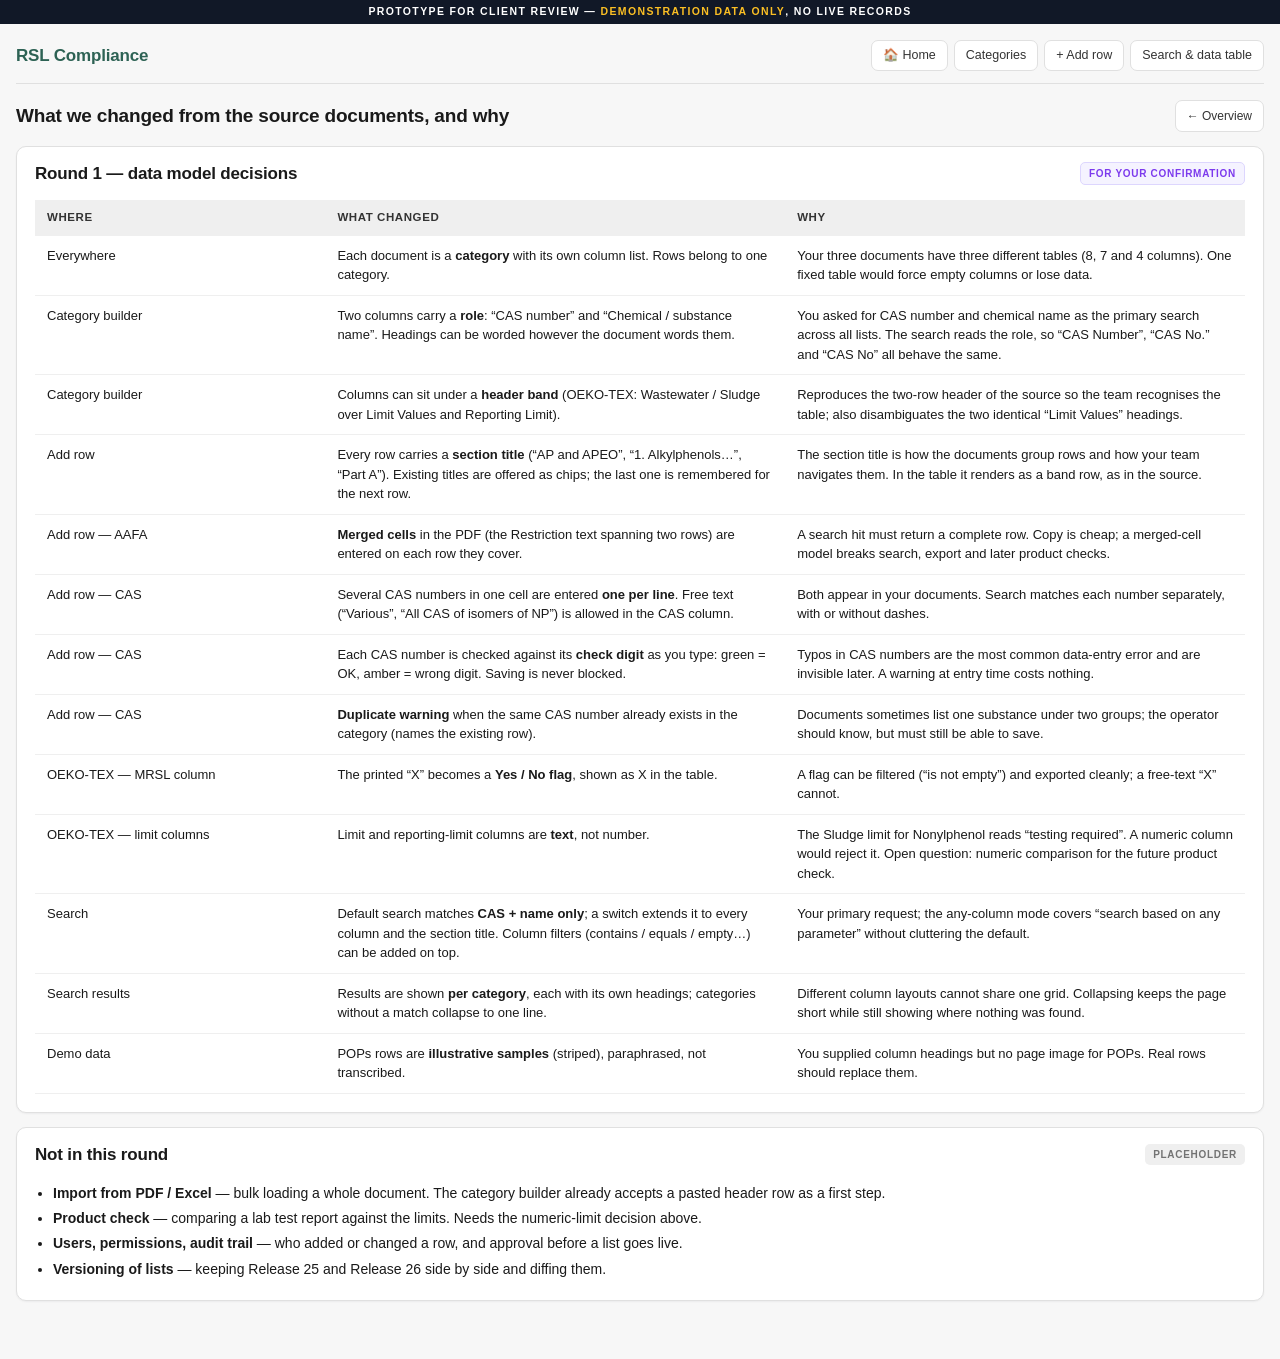
==== prototype/change-notes.html @ adc6ca69 "Initial commit" ====
<!doctype html>
<html lang="en">
<head>
<meta charset="utf-8"><meta name="viewport" content="width=device-width, initial-scale=1">
<title>What we changed &amp; why — RSL Compliance Prototype</title>
<link rel="stylesheet" href="assets/css/theme.css">
<link rel="stylesheet" href="assets/css/print.css">
<link rel="stylesheet" href="assets/css/rsl.css">
</head>
<body>
<div class="proto-ribbon">Prototype for client review — <b>demonstration data only</b>, no live records</div>

<div class="page"><div class="wrap">
  <div class="pagebar">
    <h1>What we changed from the source documents, and why</h1>
    <span class="spacer"></span>
    <a class="btn sm" href="index.html">&larr; Overview</a>
  </div>

  <section class="card">
    <div class="ch"><h2>Round 1 — data model decisions</h2><span class="tag draft">For your confirmation</span></div>
    <div class="cb">
      <table class="notes">
        <thead><tr><th style="width:24%">Where</th><th style="width:38%">What changed</th><th>Why</th></tr></thead>
        <tbody>
          <tr><td>Everywhere</td><td>Each document is a <b>category</b> with its own column list. Rows belong to one category.</td><td>Your three documents have three different tables (8, 7 and 4 columns). One fixed table would force empty columns or lose data.</td></tr>
          <tr><td>Category builder</td><td>Two columns carry a <b>role</b>: “CAS number” and “Chemical / substance name”. Headings can be worded however the document words them.</td><td>You asked for CAS number and chemical name as the primary search across all lists. The search reads the role, so “CAS Number”, “CAS No.” and “CAS No” all behave the same.</td></tr>
          <tr><td>Category builder</td><td>Columns can sit under a <b>header band</b> (OEKO-TEX: Wastewater / Sludge over Limit Values and Reporting Limit).</td><td>Reproduces the two-row header of the source so the team recognises the table; also disambiguates the two identical “Limit Values” headings.</td></tr>
          <tr><td>Add row</td><td>Every row carries a <b>section title</b> (“AP and APEO”, “1. Alkylphenols…”, “Part A”). Existing titles are offered as chips; the last one is remembered for the next row.</td><td>The section title is how the documents group rows and how your team navigates them. In the table it renders as a band row, as in the source.</td></tr>
          <tr><td>Add row — AAFA</td><td><b>Merged cells</b> in the PDF (the Restriction text spanning two rows) are entered on each row they cover.</td><td>A search hit must return a complete row. Copy is cheap; a merged-cell model breaks search, export and later product checks.</td></tr>
          <tr><td>Add row — CAS</td><td>Several CAS numbers in one cell are entered <b>one per line</b>. Free text (“Various”, “All CAS of isomers of NP”) is allowed in the CAS column.</td><td>Both appear in your documents. Search matches each number separately, with or without dashes.</td></tr>
          <tr><td>Add row — CAS</td><td>Each CAS number is checked against its <b>check digit</b> as you type: green = OK, amber = wrong digit. Saving is never blocked.</td><td>Typos in CAS numbers are the most common data-entry error and are invisible later. A warning at entry time costs nothing.</td></tr>
          <tr><td>Add row — CAS</td><td><b>Duplicate warning</b> when the same CAS number already exists in the category (names the existing row).</td><td>Documents sometimes list one substance under two groups; the operator should know, but must still be able to save.</td></tr>
          <tr><td>OEKO-TEX — MRSL column</td><td>The printed “X” becomes a <b>Yes / No flag</b>, shown as X in the table.</td><td>A flag can be filtered (“is not empty”) and exported cleanly; a free-text “X” cannot.</td></tr>
          <tr><td>OEKO-TEX — limit columns</td><td>Limit and reporting-limit columns are <b>text</b>, not number.</td><td>The Sludge limit for Nonylphenol reads “testing required”. A numeric column would reject it. Open question: numeric comparison for the future product check.</td></tr>
          <tr><td>Search</td><td>Default search matches <b>CAS + name only</b>; a switch extends it to every column and the section title. Column filters (contains / equals / empty…) can be added on top.</td><td>Your primary request; the any-column mode covers “search based on any parameter” without cluttering the default.</td></tr>
          <tr><td>Search results</td><td>Results are shown <b>per category</b>, each with its own headings; categories without a match collapse to one line.</td><td>Different column layouts cannot share one grid. Collapsing keeps the page short while still showing where nothing was found.</td></tr>
          <tr><td>Demo data</td><td>POPs rows are <b>illustrative samples</b> (striped), paraphrased, not transcribed.</td><td>You supplied column headings but no page image for POPs. Real rows should replace them.</td></tr>
        </tbody>
      </table>
    </div>
  </section>

  <section class="card">
    <div class="ch"><h2>Not in this round</h2><span class="tag">Placeholder</span></div>
    <div class="cb">
      <ul style="margin:0;padding-left:18px;line-height:1.8">
        <li><b>Import from PDF / Excel</b> — bulk loading a whole document. The category builder already accepts a pasted header row as a first step.</li>
        <li><b>Product check</b> — comparing a lab test report against the limits. Needs the numeric-limit decision above.</li>
        <li><b>Users, permissions, audit trail</b> — who added or changed a row, and approval before a list goes live.</li>
        <li><b>Versioning of lists</b> — keeping Release 25 and Release 26 side by side and diffing them.</li>
      </ul>
    </div>
  </section>
</div></div>

<script src="assets/js/config.js"></script>
<script src="assets/js/demo-data.js"></script>
<script src="assets/js/core.js"></script>
<script src="assets/js/rsl-common.js"></script>
<script>RSL.shell({ active: 'RSL' });</script>
</body>
</html>
---- prototype/assets/css/theme.css ----
/* ==========================================================================
   PROTOTYPE KIT — Design System
   --------------------------------------------------------------------------
   Matched to the product shell: dark-green app bar, module icon rail,
   flat white cards on a single scrolling page. No framework, no build step.

   Sections:
     1. Tokens              :root custom properties  (brand = --primary-500)
     2. Shell               .proto-ribbon .side .appbar .page .wrap
     3. Cards               .card .pcard .callout .sub .kv
     4. Fields              .field .grid2/3/4 .pills .chipset .suffix-input
     5. Data grids          .grid-wrap table.dgrid .mcell .nt-btn
     6. Section toggle      .sec-toggle .sec-menu .sec-item
     7. Validation          .vsummary .err-msg .has-error
     8. Journey / episode   .jsteps .jstep .epi-timeline .estep
     9. Clinical extras     .precaution-banner .milestone .bodychart .sev
    10. ERP KIT (appended)  .ltable .filterbar .pager .tabs .kpi .empty-state
                            .drawer .stepper .voucher-foot

   Sections 1-8 and 10 are domain-neutral — use them for ANY module.
   Section 9 only matters for clinical forms; harmless if unused.
   Do not edit tokens per prototype. Change the theme once, here.
   ========================================================================== */

:root{
  /* Brand — lifted verbatim from the product style sheet.
     Change these four and the whole prototype re-skins. */
  --brand:#2d6254;      /* --primary-500 */
  --brand-dk:#1a3e36;   /* --primary-700 — app bar hover, print rules */
  --brand-lt:#eaf2ef;   /* --primary-50  — tinted chips, section numbers */
  --brand-mid:#4a9888;  /* --primary-400 — focus ring, outlined buttons */

  /* Surface / ink — product surface scale */
  --ink:#1a1a1a; --ink-2:#333333; --muted:#737373; --muted-2:#999999;
  --line:#e0e0e0; --line-2:#efefef; --bg:#f7f7f7; --card:#ffffff; --field-bg:#fafafa;

  /* Status colours — same semantics as PrimeNG severities */
  --blue:#2563eb; --blue-bg:#eff6ff; --blue-line:#bfdbfe;
  --purple:#7c3aed; --purple-bg:#f5f3ff; --purple-line:#ddd6fe;
  --red:#dc2626; --red-bg:#fef2f2; --red-line:#fecaca;
  --amber:#d97706; --amber-bg:#fffbeb; --amber-line:#fde68a;
  --green:#059669; --green-bg:#ecfdf5; --green-line:#a7f3d0;

  --radius:10px; --radius-sm:7px;
  --shadow:0 1px 2px rgba(16,24,40,.05);
  --shadow-md:0 4px 14px rgba(16,24,40,.09);
  --shadow-lg:0 16px 48px rgba(16,24,40,.18);
  /* The app ships MDFont; a prototype must not, so fall back to the same
     metrics the client sees on Windows. */
  --font:"Segoe UI",-apple-system,BlinkMacSystemFont,Roboto,Helvetica,Arial,sans-serif;
  --side-w:48px; --bar-h:52px;
}

*{box-sizing:border-box}
html,body{margin:0;padding:0}
body{font-family:var(--font);color:var(--ink);background:var(--bg);font-size:14px;line-height:1.5;-webkit-font-smoothing:antialiased}
a{color:var(--brand);text-decoration:none}
h1,h2,h3,h4,h5{margin:0;font-weight:600;letter-spacing:-.01em}

/* ---------- Prototype ribbon ------------------------------------------------ */
.proto-ribbon{
  position:fixed;top:0;left:0;right:0;z-index:80;
  background:#111827;color:#fff;font-size:10.5px;letter-spacing:.13em;text-transform:uppercase;
  text-align:center;padding:4px 10px;font-weight:600;
}
.proto-ribbon b{color:#fbbf24}

/* ---------- Module icon rail ------------------------------------------------- */
.side{
  position:fixed;top:22px;left:0;bottom:0;width:var(--side-w);background:var(--card);
  border-right:1px solid var(--line);z-index:70;display:flex;flex-direction:column;
  align-items:center;padding:8px 0;gap:2px;overflow-y:auto;overflow-x:hidden;
}
.side::-webkit-scrollbar{width:0}
.side a{
  width:38px;min-height:38px;border-radius:8px;display:flex;flex-direction:column;
  align-items:center;justify-content:center;gap:1px;color:var(--muted);flex:none;
  font-size:8.5px;font-weight:700;letter-spacing:.02em;text-align:center;padding:3px 0;
}
.side a .ico{font-size:15px;line-height:1}
.side a:hover{background:var(--line-2);color:var(--ink-2)}
.side a.on{background:var(--brand-lt);color:var(--brand)}
.side a.on .ico{filter:none}
.side .sep{width:24px;height:1px;background:var(--line);margin:5px 0;flex:none}

/* ---------- App bar ----------------------------------------------------------- */
.appbar{
  position:fixed;top:22px;left:var(--side-w);right:0;height:var(--bar-h);z-index:60;
  background:var(--brand);color:#fff;display:flex;align-items:center;gap:14px;padding:0 16px;
}
.appbar .brand{font-size:16px;font-weight:600;letter-spacing:.01em}
.appbar .spacer{flex:1}
.appbar .goto{
  background:rgba(255,255,255,.13);border:1px solid rgba(255,255,255,.16);border-radius:7px;
  padding:5px 9px;font-size:12.5px;color:#dbeae5;display:flex;align-items:center;gap:8px;cursor:pointer;
}
.appbar .goto kbd{background:rgba(255,255,255,.9);color:var(--brand-dk);border-radius:4px;padding:1px 5px;font-size:10.5px;font-family:inherit;font-weight:700}
.appbar .company{
  position:relative;border:1px solid rgba(255,255,255,.35);border-radius:7px;padding:7px 30px 7px 11px;
  font-size:13px;font-weight:600;min-width:190px;cursor:pointer;
}
.appbar .company:after{content:"⌄";position:absolute;right:11px;top:2px;font-size:15px;opacity:.85}
.appbar .company i{
  position:absolute;top:-8px;left:9px;background:var(--brand);padding:0 5px;
  font-size:10px;font-style:normal;font-weight:400;color:#c7ded6;
}
.appbar .usr{font-size:13.5px;font-weight:500}
.appbar .icobtn{font-size:16px;opacity:.9;cursor:pointer}
.appbar .lnk{color:#cfe6de;font-size:12.5px;border:1px solid rgba(255,255,255,.28);border-radius:7px;padding:5px 11px;font-weight:500}
.appbar .lnk:hover{background:rgba(255,255,255,.12);color:#fff}
.appbar .lnk.solid{background:#fff;color:var(--brand);border-color:#fff;font-weight:600}

/* ---------- Page shell --------------------------------------------------------- */
.page{margin:calc(22px + var(--bar-h)) 0 0 var(--side-w);padding:14px 16px 44px}
.wrap{max-width:1320px;margin:0 auto}

/* ---------- Card --------------------------------------------------------------- */
.card{
  background:var(--card);border:1px solid var(--line);border-radius:var(--radius);
  box-shadow:var(--shadow);margin-bottom:14px;overflow:hidden;
}
.card > .ch{
  display:flex;align-items:center;gap:11px;padding:14px 18px 0;
}
.card > .ch h2{font-size:17px;font-weight:600;color:var(--ink);display:flex;align-items:center;gap:9px}
.card > .ch .num{
  min-width:23px;height:23px;padding:0 5px;border-radius:6px;background:var(--brand-lt);color:var(--brand);
  display:grid;place-items:center;font-size:11px;font-weight:700;flex:none;
}
.card > .ch .tag{
  margin-left:auto;font-size:10px;font-weight:700;letter-spacing:.07em;text-transform:uppercase;
  border-radius:5px;padding:3px 8px;background:var(--line-2);color:var(--muted);white-space:nowrap;
}
.card > .ch .tag.draft{background:var(--purple-bg);color:var(--purple);border:1px solid var(--purple-line)}
.card > .ch .tag.src{background:var(--brand-lt);color:var(--brand)}
.card > .cb{padding:14px 18px 18px}
.card.hidden{display:none}

.sub{
  font-size:12px;font-weight:700;color:var(--muted);text-transform:uppercase;letter-spacing:.07em;
  margin:22px 0 11px;padding-bottom:7px;border-bottom:1px solid var(--line-2);
}
.sub:first-child{margin-top:0}

/* ---------- Patient header card --------------------------------------------------- */
.pcard{background:var(--card);border:1px solid var(--line);border-radius:var(--radius);box-shadow:var(--shadow);margin-bottom:14px;padding:14px 18px}
.prow1{display:flex;align-items:center;gap:9px;flex-wrap:wrap}
.pname{font-size:19px;font-weight:700;color:var(--ink)}
.badge{font-size:11px;font-weight:700;border-radius:5px;padding:3px 8px;white-space:nowrap}
.badge.mr{background:var(--blue);color:#fff}
.badge.trg{background:var(--green);color:#fff}
.pmeta{margin-left:auto;text-align:right;font-size:12px;color:var(--muted);line-height:1.65}
.pmeta b{color:var(--ink-2);font-weight:600}
.prow2{display:flex;align-items:center;gap:8px;flex-wrap:wrap;margin-top:10px}
.pchip{
  display:inline-flex;align-items:center;gap:6px;border:1px solid var(--line);border-radius:20px;
  padding:4px 12px;font-size:12.5px;color:var(--ink-2);background:var(--card);white-space:nowrap;
}
.pchip .ic{opacity:.7}
.prow3{display:flex;align-items:center;gap:8px;flex-wrap:wrap;margin-top:12px;padding-top:12px;border-top:1px solid var(--line-2)}
.prow3 .spacer{flex:1}

/* ---------- Precaution banner --------------------------------------------------- */
.precaution-banner{
  background:var(--red-bg);border:1px solid var(--red-line);border-left:4px solid var(--red);
  border-radius:var(--radius);padding:9px 14px;margin-bottom:14px;
  display:flex;align-items:center;gap:11px;flex-wrap:wrap;
}
.precaution-banner .pb-label{font-weight:700;color:var(--red);font-size:11.5px;letter-spacing:.06em;text-transform:uppercase;display:flex;align-items:center;gap:6px}
.precaution-banner .pb-items{display:flex;gap:7px;flex-wrap:wrap}
.pb-chip{background:#fff;border:1px solid var(--red-line);color:var(--red);border-radius:6px;padding:3px 10px;font-size:12px;font-weight:600}
.pb-chip small{font-weight:400;color:var(--ink-2);display:block;font-size:11px}
.precaution-banner.empty{display:none}
.precaution-banner.sticky{position:sticky;top:calc(22px + var(--bar-h) + 6px);z-index:30;box-shadow:var(--shadow-md)}

/* ---------- Page title bar ------------------------------------------------------- */
.pagebar{display:flex;align-items:center;gap:10px;flex-wrap:wrap;margin:2px 0 14px}
.pagebar h1{font-size:19px;font-weight:600}
.pagebar .spacer{flex:1}
@media(max-width:760px){.pagebar h1{width:100%}.pagebar .hint{display:none}}

/* jump highlight */
section.card.flash{box-shadow:0 0 0 2px var(--brand-mid),var(--shadow-md);transition:box-shadow .2s}

/* ---------- Toggle Sections dropdown ---------------------------------------------- */
.sec-toggle{position:relative}
.sec-toggle > .tbtn{
  border:1px solid var(--line);background:var(--card);border-radius:var(--radius-sm);
  padding:7px 30px 7px 13px;font-size:13px;font-family:inherit;color:var(--ink-2);cursor:pointer;position:relative;font-weight:500;
}
.sec-toggle > .tbtn:after{content:"⌄";position:absolute;right:11px;top:1px;font-size:15px;color:var(--muted)}
.sec-toggle > .tbtn:hover{border-color:var(--muted-2)}
.sec-menu{
  display:none;position:absolute;right:0;top:calc(100% + 5px);z-index:45;width:320px;max-height:64vh;overflow:auto;
  background:var(--card);border:1px solid var(--line);border-radius:var(--radius);box-shadow:var(--shadow-lg);padding:6px;
}
.sec-toggle.open .sec-menu{display:block}
.sec-menu .mhead{
  display:flex;align-items:center;gap:8px;padding:7px 9px 8px;font-size:10.5px;text-transform:uppercase;
  letter-spacing:.09em;color:var(--muted);font-weight:700;border-bottom:1px solid var(--line-2);margin-bottom:4px;
}
.sec-menu .mhead a{margin-left:auto;font-size:11px;letter-spacing:0;text-transform:none;font-weight:600;cursor:pointer}
.sec-item{display:flex;align-items:center;gap:9px;padding:6px 9px;border-radius:var(--radius-sm);font-size:13px;color:var(--ink-2)}
.sec-item:hover{background:var(--line-2)}
.sec-item input{accent-color:var(--brand);width:15px;height:15px;flex:none;cursor:pointer}
.sec-item .jump{flex:1;cursor:pointer;display:flex;align-items:center;gap:9px;min-width:0}
.sec-item .n{
  width:21px;height:21px;border-radius:5px;background:var(--line-2);color:var(--muted);
  display:grid;place-items:center;font-size:10.5px;font-weight:700;flex:none;
}
.sec-item .t{flex:1;white-space:nowrap;overflow:hidden;text-overflow:ellipsis}
.sec-item.state-partial .n{background:var(--amber-bg);color:var(--amber)}
.sec-item.state-complete .n{background:var(--green-bg);color:var(--green)}
.sec-item.state-error .n{background:var(--red);color:#fff}
.sec-item.is-off .t{color:var(--muted-2)}
.sec-item.is-draft .t:after{
  content:"DRAFT";font-size:8.5px;background:var(--purple-bg);color:var(--purple);border:1px solid var(--purple-line);
  border-radius:4px;padding:1px 4px;margin-left:6px;font-weight:700;letter-spacing:.05em;vertical-align:1px;
}

/* ---------- Form fields ------------------------------------------------------------ */
.grid2{display:grid;grid-template-columns:repeat(2,minmax(0,1fr));gap:14px 18px}
.grid3{display:grid;grid-template-columns:repeat(3,minmax(0,1fr));gap:14px 18px}
.grid4{display:grid;grid-template-columns:repeat(4,minmax(0,1fr));gap:14px 18px}
@media(max-width:1080px){.grid3,.grid4{grid-template-columns:repeat(2,minmax(0,1fr))}}
@media(max-width:660px){.grid2,.grid3,.grid4{grid-template-columns:1fr}}
.span2{grid-column:span 2}
@media(max-width:660px){.span2{grid-column:span 1}}

.field{display:flex;flex-direction:column;gap:5px;min-width:0}
.field > label,.lbl{font-size:12.5px;font-weight:600;color:var(--ink-2);display:flex;align-items:center;gap:6px}
.req:after{content:"*";color:var(--red);font-weight:700;margin-left:2px}
.hint{font-size:11.5px;color:var(--muted);font-weight:400}
input[type=text],input[type=number],input[type=date],input[type=time],select,textarea{
  font-family:inherit;font-size:13.5px;color:var(--ink);background:var(--card);
  border:1px solid var(--line);border-radius:var(--radius-sm);padding:8px 11px;width:100%;
  transition:border-color .12s,box-shadow .12s;
}
textarea{resize:vertical;min-height:70px;line-height:1.5}
input:focus,select:focus,textarea:focus{outline:none;border-color:var(--brand-mid);box-shadow:0 0 0 3px rgba(28,122,94,.13)}
input:read-only,textarea:read-only{background:var(--field-bg);color:var(--ink-2)}
input.invalid,select.invalid,textarea.invalid{border-color:var(--red);background:var(--red-bg)}
.err-msg{font-size:11.5px;color:var(--red);font-weight:600;display:none}
.field.has-error .err-msg{display:block}

.suffix-input{position:relative;display:flex;align-items:center}
.suffix-input input{padding-right:48px}
.suffix-input .sfx{
  position:absolute;right:1px;top:1px;bottom:1px;display:grid;place-items:center;padding:0 10px;
  font-size:12px;font-weight:600;color:var(--muted);background:var(--field-bg);
  border-left:1px solid var(--line);border-radius:0 6px 6px 0;pointer-events:none;min-width:36px;
}

/* option pills */
.pills{display:flex;flex-wrap:wrap;gap:7px}
.pill{
  display:inline-flex;align-items:center;gap:6px;cursor:pointer;user-select:none;
  border:1px solid var(--line);background:var(--card);border-radius:var(--radius-sm);padding:6px 13px;
  font-size:12.5px;color:var(--ink-2);transition:all .12s;
}
.pill:hover{border-color:var(--muted-2);background:var(--field-bg)}
.pill input{display:none}
.pill.on{background:var(--blue);border-color:var(--blue);color:#fff;font-weight:600}
.pill.on.exclusive{background:var(--green);border-color:var(--green)}
.pill.on.danger{background:var(--red);border-color:var(--red)}
.pill .tick{opacity:0;font-size:11px}
.pill.on .tick{opacity:1}
.pills.invalid{outline:2px solid var(--red-line);outline-offset:4px;border-radius:8px}

.radios{display:flex;flex-wrap:wrap;gap:8px}
.radios label{
  display:flex;align-items:center;gap:8px;font-size:12.5px;cursor:pointer;
  border:1px solid var(--line);border-radius:var(--radius-sm);padding:6px 13px;background:var(--card);
}
.radios label:hover{border-color:var(--muted-2)}
.radios input{accent-color:var(--blue);width:14px;height:14px}

/* data chips */
.chipset{display:flex;flex-wrap:wrap;gap:7px;align-items:center}
.dchip{display:inline-flex;align-items:center;gap:7px;border-radius:var(--radius-sm);padding:5px 8px 5px 11px;font-size:12.5px;font-weight:500;border:1px solid var(--line);background:var(--card)}
.dchip .x{cursor:pointer;color:var(--muted-2);font-weight:700;padding:0 3px;border-radius:3px}
.dchip .x:hover{background:var(--red-bg);color:var(--red)}
.dchip.sev-high{background:var(--red-bg);border-color:var(--red-line);color:var(--red);font-weight:600}
.dchip.sev-med{background:var(--amber-bg);border-color:var(--amber-line);color:var(--amber);font-weight:600}
.dchip.sev-low{background:var(--blue-bg);border-color:var(--blue-line);color:var(--blue)}

/* ---------- Buttons ------------------------------------------------------------------ */
.btn{
  font-family:inherit;font-size:13px;font-weight:500;border-radius:var(--radius-sm);padding:8px 15px;
  border:1px solid var(--line);background:var(--card);color:var(--ink-2);cursor:pointer;
  display:inline-flex;align-items:center;gap:7px;transition:all .12s;white-space:nowrap;
}
.btn:hover{border-color:var(--muted-2);background:var(--field-bg)}
.btn.primary{background:var(--brand);border-color:var(--brand);color:#fff;font-weight:600}
.btn.primary:hover{background:var(--brand-dk);border-color:var(--brand-dk);color:#fff}
.btn.blue{background:var(--blue);border-color:var(--blue);color:#fff;font-weight:600}
.btn.blue:hover{background:#1d4ed8;border-color:#1d4ed8;color:#fff}
.btn.purple{background:var(--purple);border-color:var(--purple);color:#fff;font-weight:600}
.btn.purple:hover{background:#6d28d9;border-color:#6d28d9;color:#fff}
.btn.save{background:var(--brand-mid);border-color:var(--brand-mid);color:#fff;font-weight:600}
.btn.sm{font-size:12px;padding:6px 11px}
.btn.danger{color:var(--red);border-color:var(--red-line)}
.btn.danger:hover{background:var(--red-bg);border-color:var(--red);color:var(--red)}
.btn:disabled{opacity:.45;cursor:not-allowed}

/* ---------- Toggle buttons (change notes / comparison) --------------------------- */
.btn.tgl{border-style:dashed}
.btn.tgl .cnt{
  background:var(--line-2);color:var(--muted);border-radius:20px;padding:0 7px;
  font-size:10.5px;font-weight:700;line-height:17px;
}
.btn.tgl.on{background:var(--purple);border-color:var(--purple);color:#fff;border-style:solid;font-weight:600}
.btn.tgl.on:hover{background:#6d28d9;border-color:#6d28d9;color:#fff}
.btn.tgl.on .cnt{background:rgba(255,255,255,.25);color:#fff}
#btnCompare.on{background:var(--blue);border-color:var(--blue);color:#fff}
#btnCompare.on:hover{background:#1d4ed8;border-color:#1d4ed8}

/* ---------- Change notes ----------------------------------------------------------- */
.change-note{border:1px solid var(--purple-line);background:var(--purple-bg);border-radius:var(--radius);margin:14px 0;overflow:hidden}
.change-note > summary{cursor:pointer;padding:9px 14px;font-size:12.5px;font-weight:600;color:var(--purple);display:flex;align-items:center;gap:9px;list-style:none}
.change-note > summary::-webkit-details-marker{display:none}
.change-note > summary:before{content:"CHANGE";font-size:9px;letter-spacing:.09em;background:var(--purple);color:#fff;border-radius:4px;padding:2px 6px;font-weight:700}
.change-note > summary:after{content:"›";margin-left:auto;font-size:17px;transition:transform .15s}
.change-note[open] > summary:after{transform:rotate(90deg)}
.change-note .cn-body{padding:0 14px 13px;font-size:12.5px;color:var(--ink-2);line-height:1.65}
.change-note .cn-body p{margin:6px 0}
.change-note .cn-body .cn-k{font-weight:700;color:var(--purple);text-transform:uppercase;font-size:10px;letter-spacing:.08em}
body.hide-notes .change-note{display:none}

.callout{border:1px solid var(--blue-line);background:var(--blue-bg);border-radius:var(--radius);padding:11px 14px;font-size:12.5px;color:var(--ink-2);margin:12px 0;line-height:1.6}
.callout.draft{border-color:var(--purple-line);background:var(--purple-bg)}
.callout.warn{border-color:var(--amber-line);background:var(--amber-bg)}
.callout b{color:var(--ink)}

/* ---------- Inherited field --------------------------------------------------------- */
.inherited{background:var(--field-bg);border:1px solid var(--line);border-left:3px solid var(--brand-mid);border-radius:var(--radius-sm);padding:11px 13px}
.inherited .src{display:flex;align-items:center;gap:7px;font-size:10.5px;text-transform:uppercase;letter-spacing:.07em;font-weight:700;color:var(--brand);margin-bottom:5px}
.inherited .src .dot{width:6px;height:6px;border-radius:50%;background:var(--brand-mid);flex:none}
.inherited .val{font-size:14px;font-weight:600;color:var(--ink)}
.inherited .val.multi{font-weight:400;font-size:13px;line-height:1.6}
.inherited .amend{margin-left:auto;font-size:11px;color:var(--blue);cursor:pointer;font-weight:600;white-space:nowrap}
.inherited .amend:hover{text-decoration:underline}

/* ---------- Reference tables --------------------------------------------------------- */
details.ref{border:1px solid var(--line);border-radius:var(--radius);margin-bottom:14px;background:var(--card)}
details.ref > summary{cursor:pointer;padding:9px 14px;font-size:12.5px;font-weight:600;color:var(--ink-2);background:var(--field-bg);border-radius:var(--radius);list-style:none;display:flex;gap:8px;align-items:center}
details.ref[open] > summary{border-radius:var(--radius) var(--radius) 0 0;border-bottom:1px solid var(--line)}
details.ref > summary::-webkit-details-marker{display:none}
details.ref > summary:after{content:"›";margin-left:auto;font-size:17px;transition:transform .15s}
details.ref[open] > summary:after{transform:rotate(90deg)}
table.ref-tbl{width:100%;border-collapse:collapse;font-size:12.5px}
table.ref-tbl th{background:var(--field-bg);color:var(--ink-2);text-align:left;padding:8px 13px;font-weight:700;border-bottom:1px solid var(--line)}
table.ref-tbl th:first-child{width:80px;text-align:center}
table.ref-tbl td{padding:7px 13px;border-top:1px solid var(--line-2);color:var(--ink-2)}
table.ref-tbl td:first-child{text-align:center;font-weight:700;color:var(--ink)}

/* ---------- Catalogue picker + dynamic grid ------------------------------------------- */
.picker-bar{display:flex;align-items:center;gap:10px;flex-wrap:wrap;background:var(--field-bg);border:1px solid var(--line);border-radius:var(--radius);padding:11px 13px;margin-bottom:12px}
.picker-bar .pb-title{font-size:12.5px;font-weight:600;color:var(--ink-2)}
.picker-bar .count{background:var(--brand);color:#fff;border-radius:20px;padding:2px 10px;font-size:11.5px;font-weight:700}
.picker-bar .presets{display:flex;gap:6px;flex-wrap:wrap;margin-left:auto;align-items:center}
.preset-btn{font-size:11.5px;border:1px solid var(--line);color:var(--ink-2);background:var(--card);border-radius:20px;padding:4px 12px;cursor:pointer;font-weight:500;font-family:inherit}
.preset-btn:hover{background:var(--brand);color:#fff;border-color:var(--brand)}

.grid-legend{display:flex;flex-wrap:wrap;gap:6px 20px;align-items:center;font-size:11.5px;color:var(--muted);margin:-4px 0 12px;padding:8px 12px;background:var(--field-bg);border:1px solid var(--line-2);border-radius:var(--radius)}
.grid-legend > span{display:inline-flex;align-items:center;gap:6px}
.grid-legend b{color:var(--ink-2)}
.grid-legend .lg-nt{background:var(--amber);color:#fff;border-radius:4px;padding:1px 6px;font-size:9.5px;font-weight:700}
.grid-legend .lg-icon{border:1px solid var(--line);border-radius:4px;padding:0 5px;background:var(--card);color:var(--ink-2);font-size:11px}

.grid-wrap{border:1px solid var(--line);border-radius:var(--radius);overflow:auto;max-width:100%;background:var(--card)}
table.dgrid{width:100%;border-collapse:separate;border-spacing:0;font-size:12.5px;min-width:760px}
table.dgrid thead th{background:var(--field-bg);color:var(--ink-2);font-weight:700;text-align:left;padding:9px 10px;position:sticky;top:0;z-index:2;white-space:nowrap;font-size:11.5px;border-bottom:1px solid var(--line)}
table.dgrid thead th.grp{text-align:center;font-size:10.5px;letter-spacing:.08em;color:var(--muted);border-bottom:1px solid var(--line-2)}
table.dgrid td{padding:5px 8px;border-bottom:1px solid var(--line-2);vertical-align:middle}
table.dgrid tbody tr:hover td{background:#fbfcfd}
table.dgrid td.rowname,table.dgrid th.rowname{position:sticky;left:0;background:var(--card);z-index:1;font-weight:600;color:var(--ink);border-right:1px solid var(--line);min-width:184px}
table.dgrid thead th.rowname{background:var(--field-bg);z-index:3}
table.dgrid tbody tr:hover td.rowname{background:#fbfcfd}
table.dgrid td.rowname small{display:block;font-weight:400;color:var(--muted);font-size:10.5px}
table.dgrid td.rowname small.overdue{color:var(--amber);font-weight:600}
.region-row td{background:var(--field-bg)!important;font-size:10.5px;font-weight:700;color:var(--muted);text-transform:uppercase;letter-spacing:.09em;padding:5px 10px!important}
.grid-empty{padding:34px 20px;text-align:center;color:var(--muted);font-size:13px;border:1px dashed var(--line);border-radius:var(--radius);background:var(--field-bg)}
.grid-empty b{display:block;color:var(--ink-2);font-size:14px;margin-bottom:5px}

.mcell{display:flex;align-items:center;gap:4px}
.mcell .suffix-input{flex:1;min-width:74px}
.mcell .suffix-input input{padding:5px 30px 5px 8px;font-size:13px;text-align:center}
.mcell .suffix-input .sfx{min-width:24px;padding:0 5px;font-size:10.5px}
.mcell select.grade{padding:5px 6px;font-size:13px;text-align:center}
.nt-btn{flex:none;width:25px;height:25px;border-radius:5px;border:1px solid var(--line);background:var(--card);color:var(--muted);font-size:9.5px;font-weight:700;cursor:pointer;font-family:inherit}
.nt-btn:hover{border-color:var(--amber);color:var(--amber);background:var(--amber-bg)}
.mcell.nt .nt-btn{background:var(--amber);border-color:var(--amber);color:#fff}
.mcell.nt .suffix-input,.mcell.nt select.grade{display:none}
.nt-reason{display:none;flex:1;font-size:11.5px;padding:5px 6px;border-color:var(--amber-line);background:var(--amber-bg);color:var(--amber);font-weight:600}
.mcell.nt .nt-reason{display:block}
.nt-reason.needs-reason{border-color:var(--red);background:var(--red-bg);color:var(--red);animation:nudge .35s ease}
@keyframes nudge{0%,100%{transform:translateX(0)}25%{transform:translateX(-3px)}75%{transform:translateX(3px)}}
.mcell .prev{font-size:10px;color:var(--muted);white-space:nowrap}
.mcell input.out-of-range{border-color:var(--amber);background:var(--amber-bg)}

.row-tools{display:flex;gap:3px}
.icon-btn{width:25px;height:25px;border-radius:5px;border:1px solid transparent;background:transparent;color:var(--muted);cursor:pointer;font-size:13px;line-height:1;font-family:inherit}
.icon-btn:hover{background:var(--line-2);color:var(--ink)}
.icon-btn.del:hover{background:var(--red-bg);color:var(--red)}

/* ---------- Modal --------------------------------------------------------------------- */
.modal-back{position:fixed;inset:0;background:rgba(17,24,39,.5);z-index:100;display:none;align-items:center;justify-content:center;padding:20px}
.modal-back.open{display:flex}
.modal{background:var(--card);border-radius:var(--radius);box-shadow:var(--shadow-lg);width:100%;max-width:760px;max-height:88vh;display:flex;flex-direction:column;overflow:hidden}
.modal header{padding:15px 18px;border-bottom:1px solid var(--line);display:flex;align-items:center;gap:12px}
.modal header h3{font-size:15.5px}
.modal header .close{margin-left:auto;font-size:21px;cursor:pointer;color:var(--muted);line-height:1}
.modal .mbody{padding:14px 18px;overflow:auto;flex:1}
.modal footer{padding:12px 18px;border-top:1px solid var(--line);display:flex;gap:9px;align-items:center;background:var(--field-bg)}
.modal footer .spacer{flex:1}
.search-box{position:relative;margin-bottom:12px}
.search-box input{padding-left:33px}
.search-box:before{content:"⌕";position:absolute;left:12px;top:6px;font-size:16px;color:var(--muted)}
.cat-group{margin-bottom:14px}
.cat-group h5{font-size:10.5px;text-transform:uppercase;letter-spacing:.09em;color:var(--muted);margin:0 0 7px;display:flex;align-items:center;gap:9px;font-weight:700}
.cat-group h5 .all{font-size:10.5px;color:var(--blue);cursor:pointer;letter-spacing:0;text-transform:none;font-weight:600}
.cat-list{display:grid;grid-template-columns:repeat(auto-fill,minmax(218px,1fr));gap:5px}
.cat-item{display:flex;align-items:center;gap:8px;padding:7px 10px;border:1px solid var(--line);border-radius:var(--radius-sm);font-size:12.5px;cursor:pointer;background:var(--card)}
.cat-item:hover{border-color:var(--muted-2);background:var(--field-bg)}
.cat-item input{accent-color:var(--brand);width:15px;height:15px}
.cat-item.sel{background:var(--brand-lt);border-color:var(--brand-mid);font-weight:600}
.cat-item .norm{margin-left:auto;font-size:10.5px;color:var(--muted);font-weight:400}

/* ---------- ADL scoring tiles ------------------------------------------------- */
.score-row{display:grid;grid-template-columns:repeat(auto-fit,minmax(180px,1fr));gap:10px;margin-bottom:12px}
.score-tile{
  border:1px solid var(--line);border-radius:var(--radius);padding:11px 14px;background:var(--field-bg);
  display:flex;flex-direction:column;gap:5px;
}
.score-tile .lab{font-size:11px;text-transform:uppercase;letter-spacing:.08em;color:var(--muted);font-weight:700}
.score-tile .val{font-size:24px;font-weight:700;color:var(--ink);line-height:1.1}
.score-tile .val small{font-size:13px;font-weight:500;color:var(--muted)}
.score-tile.total{background:var(--brand-lt);border-color:var(--brand-mid)}
.score-tile.total .val{color:var(--brand)}
td.hint.adl-low{color:var(--red);font-weight:600}

/* ---------- Milestone field ------------------------------------------------------------- */
.milestone{display:flex;flex-direction:column;gap:5px}
.ms-row{display:flex;gap:7px;align-items:center}
.ms-row .suffix-input{flex:1}
.ms-flag{font-size:10.5px;font-weight:700;border-radius:5px;padding:3px 8px;white-space:nowrap;border:1px solid transparent;display:none}
.ms-flag.show{display:inline-block}
.ms-flag.ok{background:var(--green-bg);color:var(--green);border-color:var(--green-line)}
.ms-flag.mild{background:var(--amber-bg);color:var(--amber);border-color:var(--amber-line)}
.ms-flag.delay{background:var(--red-bg);color:var(--red);border-color:var(--red-line)}
.ms-na{display:flex;align-items:center;gap:6px;font-size:11.5px;color:var(--muted);cursor:pointer}
.ms-na input{accent-color:var(--red)}
.milestone.na .suffix-input{opacity:.4;pointer-events:none}

/* ---------- Repeater rows ----------------------------------------------------------------- */
.rep-row{display:grid;gap:9px;align-items:end;padding:11px;border:1px solid var(--line);border-radius:var(--radius-sm);margin-bottom:8px;background:var(--field-bg)}
.rep-row .rm{justify-self:end}

/* ---------- Sticky footer ------------------------------------------------------------------ */
.actionbar{position:fixed;bottom:0;left:var(--side-w);right:0;background:var(--card);border-top:1px solid var(--line);box-shadow:0 -2px 12px rgba(16,24,40,.07);padding:9px 18px;display:flex;align-items:center;gap:12px;z-index:50}
.actionbar .spacer{flex:1}
.save-state{font-size:11.5px;color:var(--muted);display:flex;align-items:center;gap:6px}
.save-state .dot{width:7px;height:7px;border-radius:50%;background:var(--green)}
.progress-mini{display:flex;align-items:center;gap:9px;font-size:11.5px;color:var(--muted)}
.progress-mini .bar{width:120px;height:6px;border-radius:4px;background:var(--line-2);overflow:hidden}
.progress-mini .bar i{display:block;height:100%;background:var(--brand-mid);width:0;transition:width .25s}

/* ---------- Validation summary ---------------------------------------------------------------- */
.vsummary{border:1px solid var(--red-line);background:var(--red-bg);border-radius:var(--radius);padding:14px 16px;margin-bottom:14px;display:none}
.vsummary.show{display:block}
.vsummary h4{color:var(--red);font-size:14px;margin-bottom:8px}
.vsummary ul{margin:0;padding-left:18px;columns:2;column-gap:26px}
@media(max-width:820px){.vsummary ul{columns:1}}
.vsummary li{font-size:12.5px;margin:3px 0;break-inside:avoid}
.vsummary a{color:var(--red);cursor:pointer;text-decoration:underline}

/* ---------- Placeholder cards -------------------------------------------------------------------- */
.ph-grid{display:grid;grid-template-columns:repeat(auto-fill,minmax(244px,1fr));gap:12px}
.ph-card{border:1px dashed var(--line);border-radius:var(--radius);padding:14px;background:var(--field-bg)}
.ph-card h5{font-size:13px;color:var(--ink-2);margin-bottom:5px;display:flex;align-items:center;gap:8px;font-weight:600}
.ph-card h5 .n{width:21px;height:21px;border-radius:5px;background:var(--line);color:var(--muted);display:grid;place-items:center;font-size:10.5px;font-weight:700;flex:none}
.ph-card p{margin:0;font-size:12px;color:var(--muted);line-height:1.5}

/* ---------- Journey pages -------------------------------------------------------------------------- */
.jsteps{display:flex;gap:0;margin-bottom:14px;flex-wrap:wrap;background:var(--card);border:1px solid var(--line);border-radius:var(--radius);overflow:hidden;box-shadow:var(--shadow)}
.jstep{flex:1;min-width:168px;padding:13px 16px;position:relative;color:inherit;display:block;border-right:1px solid var(--line)}
.jstep:last-child{border-right:none}
.jstep:hover{background:var(--field-bg)}
.jstep .n{width:25px;height:25px;border-radius:50%;background:var(--line-2);color:var(--muted);display:grid;place-items:center;font-weight:700;font-size:12px;margin-bottom:7px}
.jstep .t{font-weight:600;font-size:13.5px;color:var(--ink)}
.jstep .d{font-size:11.5px;color:var(--muted);margin-top:3px}
.jstep .tag{position:absolute;top:11px;right:13px;font-size:9px;letter-spacing:.08em;font-weight:700;text-transform:uppercase;border-radius:4px;padding:2px 6px;background:var(--line-2);color:var(--muted)}
.jstep.current{background:var(--brand-lt)}
.jstep.current .n{background:var(--brand);color:#fff}
.jstep.current .tag{background:var(--brand);color:#fff}
.jstep.done .n{background:var(--green);color:#fff}
.jstep.done .tag{background:var(--green-bg);color:var(--green)}

.kv{display:grid;grid-template-columns:200px 1fr;border:1px solid var(--line);border-radius:var(--radius);overflow:hidden}
.kv > div{padding:10px 14px;border-bottom:1px solid var(--line-2);font-size:13px}
.kv > div:nth-child(odd){background:var(--field-bg);font-weight:600;color:var(--ink-2);font-size:12.5px}
.kv > div:nth-last-child(-n+2){border-bottom:none}
@media(max-width:640px){.kv{grid-template-columns:1fr}.kv>div:nth-child(odd){border-bottom:none}}
.flows-to{background:var(--brand-lt);border:1px solid var(--brand-mid);border-radius:5px;padding:2px 8px;font-size:11px;color:var(--brand);font-weight:600;display:inline-block;margin-top:5px}

.toolbar-toggle{display:flex;align-items:center;gap:7px;font-size:12.5px;color:var(--ink-2);cursor:pointer;user-select:none;border:1px solid var(--line);background:var(--card);border-radius:var(--radius-sm);padding:7px 12px}
.toolbar-toggle input{accent-color:var(--brand);width:15px;height:15px}

/* ==========================================================================
   Cardiac Rehabilitation module
   ========================================================================== */
/* Episode timeline — the spine of the programme */
.epi-timeline{display:flex;border:1px solid var(--line);border-radius:var(--radius);background:var(--card);overflow-x:auto;margin-bottom:16px}
.estep{flex:1;min-width:118px;position:relative;text-align:center;padding:14px 8px 12px;cursor:pointer}
.estep::before{content:'';position:absolute;top:21px;left:0;right:0;height:2px;background:var(--line)}
.estep:first-child::before{left:50%}
.estep:last-child::before{right:50%}
.estep .edot{position:relative;z-index:1;display:inline-flex;align-items:center;justify-content:center;width:16px;height:16px;border-radius:50%;background:var(--card);border:2px solid var(--line);margin-bottom:6px;font-size:9px;color:#fff}
.estep.done .edot{background:var(--green);border-color:var(--green)}
.estep.done .edot::after{content:'✓'}
.estep.current .edot{background:var(--brand);border-color:var(--brand);box-shadow:0 0 0 4px var(--brand-lt)}
.estep .et{font-size:11.5px;font-weight:700;color:var(--ink)}
.estep.pending .et{color:var(--muted);font-weight:600}
.estep .ed{font-size:10px;color:var(--muted);margin-top:2px;line-height:1.35}
.estep.done .ed{color:var(--green)}
.estep.current .ed{color:var(--brand);font-weight:600}
.estep:hover{background:#fbfcfd}

/* Tri-state answer (Yes / No / Not assessed) */
.tri-seg{display:inline-flex;border:1px solid var(--line);border-radius:6px;overflow:hidden}
.tri-seg button{border:none;background:var(--card);padding:5px 12px;font-size:11.5px;font-weight:600;color:var(--muted);cursor:pointer;border-right:1px solid var(--line-2)}
.tri-seg button:last-child{border-right:none}
.tri-seg button.on-yes{background:var(--red-bg);color:var(--red)}
.tri-seg button.on-no{background:var(--green-bg);color:var(--green)}
.tri-seg button.on-na{background:var(--amber-bg);color:var(--amber)}
table.dgrid td .tri-seg{white-space:nowrap}

/* Session cards */
.sess-card{border:1px solid var(--line);border-radius:var(--radius);background:var(--card);padding:12px 14px;margin-bottom:10px}
.sess-card .sh{display:flex;align-items:center;gap:10px;flex-wrap:wrap;margin-bottom:8px}
.sess-card .sh b{font-size:13px}
.sess-card .sh .hint{margin-left:auto}
.sess-vitals{display:flex;gap:8px;flex-wrap:wrap;font-size:11.5px}
.sess-vitals span{background:var(--field-bg);border:1px solid var(--line-2);border-radius:5px;padding:3px 8px;color:var(--ink-2)}
.sess-vitals b{color:var(--ink)}
.sess-ex{margin:8px 0 4px;font-size:12px;color:var(--ink-2)}
.sess-ex .eq{display:inline-block;background:var(--brand-lt);border:1px solid var(--brand-mid);color:var(--brand);border-radius:5px;padding:2px 8px;margin:2px 4px 2px 0;font-size:11px;font-weight:600}
.entry-box{border:1px dashed var(--brand-mid);border-radius:var(--radius);background:#fbfdff;padding:14px;margin-top:12px}

/* Gym / Wellness member status banner — neutral, red only when blocked */
.member-banner{background:var(--card);border-color:var(--line);border-left-color:var(--brand)}
.member-banner .pb-label{color:var(--brand)}
.member-banner.blocked{background:var(--red-bg);border-color:var(--red-line);border-left-color:var(--red)}
.member-banner.blocked .pb-label{color:var(--red)}

/* Section-wise print button, prev/next navigation, signed-record lock */
.secprint{margin-left:6px;font-size:13px}
.secnav{position:fixed;right:16px;bottom:64px;z-index:45;display:flex;flex-direction:column;gap:6px}
.secnav .btn{width:34px;height:34px;padding:0;display:grid;place-items:center;font-size:12px;box-shadow:var(--shadow-md)}
.lock-banner{
  position:sticky;top:calc(22px + var(--bar-h) + 6px);z-index:36;display:flex;gap:10px;align-items:center;flex-wrap:wrap;
  background:var(--green-bg);border:1px solid var(--green-line);border-left:4px solid var(--green);
  border-radius:var(--radius);padding:10px 14px;margin-bottom:14px;font-size:13px;box-shadow:var(--shadow-md);
}
.lock-banner .spacer{flex:1}
.form-locked section.card .btn:not([data-lock-exempt]),
.form-locked section.card .icon-btn:not([data-lock-exempt]),
.form-locked section.card .tri-seg button,
.form-locked section.card .pill,
.form-locked section.card .preset-btn,
.form-locked section.card .amend,
.form-locked .entry-box{pointer-events:none;opacity:.55}

/* Follow-up remarks / addenda log — stays writable on a signed record */
.remark{border:1px solid var(--line);border-left:3px solid var(--brand);border-radius:var(--radius-sm);background:var(--card);padding:9px 12px;margin-bottom:8px;font-size:13px}
.remark .rhead{display:flex;gap:10px;align-items:center;flex-wrap:wrap;margin-bottom:4px}
.form-locked .remarks-log{position:relative}
.form-locked .remarks-log::before{content:'Open for remarks while signed';position:absolute;top:-9px;right:8px;background:var(--green-bg);color:var(--green);border:1px solid var(--green-line);border-radius:5px;padding:1px 8px;font-size:9.5px;font-weight:700;letter-spacing:.05em;text-transform:uppercase}

/* ---------- Section group band (e.g. "5 Review" over three cards) ---------- */
.group-band{
  display:flex;align-items:flex-start;gap:12px;margin:22px 0 12px;padding:12px 16px;
  background:var(--brand-lt);border:1px solid var(--line);border-left:4px solid var(--brand);
  border-radius:var(--radius);
}
.group-band .gn{
  background:var(--brand);color:#fff;border-radius:6px;padding:3px 9px;
  font-size:12px;font-weight:800;flex:none;margin-top:1px;
}
.group-band h3{font-size:15px;font-weight:700;margin:0 0 3px;color:var(--brand)}
.group-band .gd{font-size:12.5px;color:var(--ink-2);line-height:1.55}

/* ---------- Two-column goal lists (caregiver / patient) -------------------- */
.goal-cols{display:grid;grid-template-columns:1fr 1fr;gap:16px;align-items:start}
.goal-cols > div{
  border:1px solid var(--line);border-radius:var(--radius-sm);
  padding:12px 13px;background:var(--field-bg);
}
.goal-cols .rep-row{grid-template-columns:2.4fr 1fr auto!important}
@media(max-width:820px){.goal-cols{grid-template-columns:1fr}}

/* ---------- Milestone groups ---------------------------------------------- */
.ms-group{margin-bottom:6px}
.ms-group > .ms-gh{
  font-size:11px;font-weight:800;letter-spacing:.08em;text-transform:uppercase;
  color:var(--brand);margin:14px 0 9px;display:flex;align-items:center;gap:8px;
}
.ms-group > .ms-gh:after{content:"";flex:1;height:1px;background:var(--line)}
.ms-group .grid4{margin-bottom:0}

/* ---------- "Awaiting your list" placeholder row --------------------------- */
.awaiting{
  border:1px dashed var(--purple-line);background:var(--purple-bg);color:var(--purple);
  border-radius:var(--radius-sm);padding:10px 13px;font-size:12.5px;line-height:1.55;
}

/* ---------- Body chart (paeds physio 15.1) ---------------------------------
   Geometry supplied by the client; recoloured to the prototype palette.
   Severity keeps three distinct steps because three levels need three. */
.bodychart{display:flex;gap:16px;flex-wrap:wrap;justify-content:center;
  border:1px solid var(--line);border-radius:var(--radius);background:var(--field-bg);padding:16px}
.bodychart .bcview{flex:1 1 320px;max-width:420px;min-width:250px}
.bodychart .bclabel{font-size:12px;font-weight:800;letter-spacing:.07em;text-transform:uppercase;
  color:var(--brand);text-align:center;margin-bottom:6px}
.bodychart svg{width:100%;height:auto;display:block;touch-action:manipulation}
.bodychart .outline{fill:var(--card);stroke:var(--brand);stroke-width:2;stroke-linejoin:round;stroke-linecap:round}
.bodychart .crease{fill:none;stroke:#a9c6bc;stroke-width:1.3;stroke-linecap:round;pointer-events:none}
.bodychart .line{fill:none;stroke:var(--brand);stroke-width:1.5;stroke-linecap:round;pointer-events:none}
.bodychart .mark{fill:var(--brand);pointer-events:none}
.bodychart .part{fill:transparent;stroke:none;cursor:pointer;transition:fill .12s}
.bodychart .part:hover{fill:rgba(20,89,75,.22)}
.bodychart .part:focus-visible{outline:none;fill:rgba(20,89,75,.32)}
.bodychart .part.lv1{fill:rgba(244,192,64,.85)}
.bodychart .part.lv2{fill:rgba(238,131,32,.87)}
.bodychart .part.lv3{fill:rgba(214,52,52,.88)}
.bodychart .num{font:700 13px var(--font);fill:var(--brand);opacity:.6;text-anchor:middle;pointer-events:none}
.bodychart .num.lv1{fill:var(--ink);opacity:1}
.bodychart .num.lv2,.bodychart .num.lv3{fill:#fff;opacity:1}
.bodychart .side-lab{font:700 13px var(--font);fill:var(--brand);text-anchor:middle;pointer-events:none;letter-spacing:.08em}

.readout{text-align:center;font-size:12.5px;color:var(--muted);min-height:34px;margin-top:8px;
  border:1px dashed var(--line);border-radius:var(--radius-sm);padding:6px 8px;background:var(--card)}
.readout b{color:var(--brand)}
.sev{border:1px solid var(--line);background:var(--card);border-radius:999px;padding:3px 11px;
  font:600 12px var(--font);cursor:pointer;margin:0 2px;color:var(--ink)}
.sev.s1{border-color:#d8a52c}.sev.s2{border-color:#e07818}.sev.s3{border-color:#c33}
.sev.s1.cur,.sev.s1:hover{background:#f4c040;color:var(--ink)}
.sev.s2.cur,.sev.s2:hover{background:#ee8320;color:#fff}
.sev.s3.cur,.sev.s3:hover{background:#d63434;color:#fff}
.sev.s0:hover{background:var(--muted);border-color:var(--muted);color:#fff}

.bc-key{font-size:12px;color:var(--muted);margin-bottom:10px}
.bc-dot{display:inline-block;width:10px;height:10px;border-radius:50%;margin:0 5px 0 12px;vertical-align:-1px}
.bc-key .bc-dot:first-child{margin-left:6px}
.bc-dot.lv1{background:#f4c040}.bc-dot.lv2{background:#ee8320}.bc-dot.lv3{background:#d63434}

.bc-actions{display:flex;gap:8px;margin-top:14px;flex-wrap:wrap;align-items:center}
.bc-legend{display:grid;grid-template-columns:repeat(auto-fit,minmax(190px,1fr));gap:16px;
  padding:14px 15px;font-size:12.5px}
.bc-legend h5{font-size:11px;font-weight:800;letter-spacing:.07em;text-transform:uppercase;
  color:var(--brand);margin:0 0 6px}
.bc-legend ul{margin:0;padding:0;list-style:none;color:var(--muted)}
.bc-legend li{cursor:pointer;padding:2px 0;line-height:1.45}
.bc-legend li:hover{color:var(--brand)}
.bc-legend li.on{color:var(--ink);font-weight:600}
@media(max-width:640px){.bodychart{padding:10px}}

/* ==========================================================================
   10. ERP KIT — generic pieces every non-clinical module prototype needs.
   Listing screens, reports, vouchers, wizards, dashboards.
   ========================================================================== */

/* ---------- Filter / toolbar row (above a listing) ------------------------- */
.filterbar{
  display:flex;align-items:flex-end;gap:8px;flex-wrap:wrap;
  background:var(--card);border:1px solid var(--line);border-radius:var(--radius);
  box-shadow:var(--shadow);padding:11px 14px;margin-bottom:14px;
}
.filterbar .field{margin:0;min-width:170px}
.filterbar .spacer{flex:1}
.filterbar .searchw{position:relative;min-width:240px}
.filterbar .searchw input{padding-left:30px}
.filterbar .searchw:before{content:"⌕";position:absolute;left:10px;top:7px;color:var(--muted);font-size:15px}

/* ---------- Listing / report table ----------------------------------------- */
.ltable-wrap{background:var(--card);border:1px solid var(--line);border-radius:var(--radius);box-shadow:var(--shadow);overflow:auto}
table.ltable{width:100%;border-collapse:collapse;font-size:13px}
table.ltable thead th{
  position:sticky;top:0;z-index:2;background:var(--line-2);color:var(--ink-2);
  text-align:left;font-weight:700;font-size:11.5px;letter-spacing:.05em;text-transform:uppercase;
  padding:9px 12px;border-bottom:1px solid var(--line);white-space:nowrap;
}
table.ltable tbody td{padding:9px 12px;border-bottom:1px solid var(--line-2);vertical-align:middle}
table.ltable tbody tr:hover{background:var(--brand-lt)}
table.ltable tbody tr:last-child td{border-bottom:none}
table.ltable td.num,table.ltable th.num{text-align:right;font-variant-numeric:tabular-nums}
table.ltable td.mono{font-variant-numeric:tabular-nums;font-feature-settings:"tnum"}
table.ltable tfoot td{
  padding:10px 12px;font-weight:700;background:var(--line-2);border-top:2px solid var(--line);
  font-variant-numeric:tabular-nums;
}
table.ltable tr.grp td{background:var(--brand-lt);font-weight:700;color:var(--brand);font-size:12px}
table.ltable .rowlink{color:var(--brand);font-weight:600;cursor:pointer}
table.ltable .rowlink:hover{text-decoration:underline}

/* ---------- Status pill (listing states) ------------------------------------ */
.st{display:inline-block;border-radius:20px;padding:2px 10px;font-size:11px;font-weight:700;white-space:nowrap;border:1px solid transparent}
.st.draft   {background:var(--line-2);color:var(--muted);border-color:var(--line)}
.st.pending {background:var(--amber-bg);color:var(--amber);border-color:var(--amber-line)}
.st.approved{background:var(--green-bg);color:var(--green);border-color:var(--green-line)}
.st.posted  {background:var(--brand-lt);color:var(--brand);border-color:#cfe0da}
.st.rejected,.st.cancelled{background:var(--red-bg);color:var(--red);border-color:var(--red-line)}
.st.info    {background:var(--blue-bg);color:var(--blue);border-color:var(--blue-line)}

/* ---------- Pager ------------------------------------------------------------ */
.pager{display:flex;align-items:center;gap:6px;padding:10px 2px;font-size:12.5px;color:var(--muted)}
.pager .spacer{flex:1}
.pager button{
  border:1px solid var(--line);background:var(--card);border-radius:6px;min-width:29px;height:29px;
  font-family:inherit;font-size:12.5px;cursor:pointer;color:var(--ink-2);
}
.pager button.on{background:var(--brand);border-color:var(--brand);color:#fff;font-weight:700}
.pager button:disabled{opacity:.45;cursor:default}

/* ---------- Tabs -------------------------------------------------------------- */
.tabs{display:flex;gap:4px;border-bottom:1px solid var(--line);margin-bottom:14px;flex-wrap:wrap}
.tabs button{
  border:none;background:none;font-family:inherit;font-size:13.5px;font-weight:600;color:var(--muted);
  padding:9px 14px;cursor:pointer;border-bottom:2px solid transparent;margin-bottom:-1px;border-radius:6px 6px 0 0;
}
.tabs button:hover{background:var(--line-2);color:var(--ink-2)}
.tabs button.on{color:var(--brand);border-bottom-color:var(--brand);background:var(--brand-lt)}
.tabs button .cnt{background:var(--line);color:var(--ink-2);border-radius:9px;padding:0 6px;font-size:10.5px;margin-left:6px}
.tabs button.on .cnt{background:var(--brand);color:#fff}
.tabpane{display:none}.tabpane.on{display:block}

/* ---------- KPI tiles (dashboards) --------------------------------------------- */
.kpi-row{display:grid;grid-template-columns:repeat(auto-fit,minmax(178px,1fr));gap:12px;margin-bottom:14px}
.kpi{background:var(--card);border:1px solid var(--line);border-radius:var(--radius);box-shadow:var(--shadow);padding:13px 15px}
.kpi .k{font-size:11px;font-weight:700;letter-spacing:.06em;text-transform:uppercase;color:var(--muted)}
.kpi .v{font-size:23px;font-weight:700;color:var(--ink);margin-top:5px;font-variant-numeric:tabular-nums}
.kpi .d{font-size:11.5px;margin-top:3px;color:var(--muted)}
.kpi .d.up{color:var(--green)}.kpi .d.dn{color:var(--red)}
.kpi.accent{border-left:3px solid var(--brand)}

/* ---------- Empty state ---------------------------------------------------------- */
.empty-state{text-align:center;padding:44px 20px;color:var(--muted)}
.empty-state .ic{font-size:34px;opacity:.4;display:block;margin-bottom:9px}
.empty-state h4{font-size:15px;color:var(--ink-2);margin-bottom:5px}
.empty-state p{margin:0 0 12px;font-size:12.5px}

/* ---------- Side drawer (detail / quick-add without leaving the list) ------------- */
.drawer-back{position:fixed;inset:0;background:rgba(16,24,40,.42);z-index:90;display:none}
.drawer-back.open{display:block}
.drawer{
  position:fixed;top:0;right:0;bottom:0;width:min(560px,94vw);background:var(--card);z-index:91;
  box-shadow:var(--shadow-lg);transform:translateX(100%);transition:transform .18s ease;display:flex;flex-direction:column;
}
.drawer.open{transform:none}
.drawer header{display:flex;align-items:center;gap:10px;padding:14px 18px;border-bottom:1px solid var(--line)}
.drawer header h3{font-size:16px;flex:1}
.drawer header .close{font-size:21px;color:var(--muted);cursor:pointer;line-height:1}
.drawer .dbody{padding:16px 18px;overflow:auto;flex:1}
.drawer footer{display:flex;gap:8px;align-items:center;padding:12px 18px;border-top:1px solid var(--line);background:var(--bg)}

/* ---------- Wizard stepper (multi-step setup screens) ------------------------------ */
.stepper{display:flex;gap:0;margin-bottom:16px;flex-wrap:wrap}
.stepper .sp{display:flex;align-items:center;gap:9px;padding:9px 16px 9px 12px;background:var(--card);border:1px solid var(--line);flex:1;min-width:150px}
.stepper .sp:first-child{border-radius:var(--radius) 0 0 var(--radius)}
.stepper .sp:last-child{border-radius:0 var(--radius) var(--radius) 0}
.stepper .sp + .sp{border-left:none}
.stepper .sp .n{width:22px;height:22px;border-radius:50%;background:var(--line-2);color:var(--muted);display:grid;place-items:center;font-size:11px;font-weight:700;flex:none}
.stepper .sp .t{font-size:12.5px;color:var(--muted);font-weight:600}
.stepper .sp.done .n{background:var(--green);color:#fff}
.stepper .sp.done .t{color:var(--ink-2)}
.stepper .sp.current{background:var(--brand-lt);border-color:#cfe0da}
.stepper .sp.current .n{background:var(--brand);color:#fff}
.stepper .sp.current .t{color:var(--brand)}

/* ---------- Voucher totals block (invoice / voucher prototypes) --------------------- */
.vtotals{margin-left:auto;min-width:290px}
.vtotals table{width:100%;border-collapse:collapse;font-size:13px}
.vtotals td{padding:5px 9px}
.vtotals td:last-child{text-align:right;font-variant-numeric:tabular-nums;font-weight:600}
.vtotals tr.grand td{border-top:2px solid var(--line);font-size:15px;font-weight:700;color:var(--brand);padding-top:9px}

/* ---------- Two-column page with a rail ---------------------------------------------- */
.split{display:grid;grid-template-columns:1fr 340px;gap:14px;align-items:start}
@media(max-width:1000px){.split{grid-template-columns:1fr}}

/* ---------- Diff / "what changed" marker for revision rounds -------------------------- */
.rev{background:var(--purple-bg);border:1px dashed var(--purple-line);border-radius:5px;padding:1px 6px;font-size:11px;font-weight:700;color:var(--purple);margin-left:6px}
body.hide-notes .rev{display:none}

/* ---------- RTL block (Urdu labels next to English, matching app printouts) ------------ */
.rtl{direction:rtl;text-align:right;font-family:"Noto Nastaliq Urdu","Jameel Noori Nastaleeq",serif;line-height:2.1}
.bi{display:flex;gap:10px;align-items:baseline}
.bi .ur{color:var(--muted);font-size:13px}
---- prototype/assets/css/print.css ----
/* ==========================================================================
   Print stylesheet (C14) — clean A4 clinical record.
   Rule: print what was RECORDED, not the empty form.
   ========================================================================== */
@media print{
  @page{size:A4 portrait; margin:12mm 10mm 14mm}

  .proto-ribbon,.appbar,.side,.pagebar,.actionbar,.picker-bar,.modal-back,
  .change-note,.callout,.btn,.icon-btn,.nt-btn,.row-tools,
  .vsummary,.ph-grid,details.ref,.progress-mini,.save-state,
  .grid-legend{display:none!important}

  body{background:#fff;font-size:10.5pt;color:#000}
  .page{margin:0;padding:0}
  .wrap{max-width:none}

  section.card{
    display:block;page-break-inside:auto;border:1px solid #bbb;border-radius:0;
    box-shadow:none;margin-bottom:10px;
  }
  section.card.hidden{display:none}
  .card > .ch{
    padding:5px 10px;page-break-after:avoid;border-bottom:1px solid #ccc;
    background:#eef2f1!important;-webkit-print-color-adjust:exact;print-color-adjust:exact;
  }
  .card > .ch h2{font-size:11pt}
  .card > .ch .num{background:#14594b!important;color:#fff!important;-webkit-print-color-adjust:exact;print-color-adjust:exact}
  .card > .cb{padding:8px 10px}

  .pcard{border:none;border-bottom:2px solid #14594b;border-radius:0;box-shadow:none;padding:0 0 8px;margin-bottom:10px}
  .prow3{display:none}
  .pmeta{margin-left:auto}
  .precaution-banner{
    position:static!important;box-shadow:none!important;
    background:#fdeceb!important;-webkit-print-color-adjust:exact;print-color-adjust:exact;
    border:2px solid #b02a1f;page-break-inside:avoid;
  }

  /* hide empty inputs & unselected options — C14 */
  input:not([type=checkbox]):not([type=radio]).is-empty,
  textarea.is-empty,select.is-empty{display:none}
  .field.is-empty{display:none}
  .pill:not(.on){display:none}
  .pill.on{background:#fff!important;color:#000!important;border:1px solid #333!important;font-weight:700}
  .pill .tick{display:none}
  .pills:empty{display:none}
  .radios label.unchecked{display:none}

  input,select,textarea{border:none!important;border-bottom:1px solid #999!important;border-radius:0!important;padding:1px 2px!important;background:#fff!important}
  .suffix-input .sfx{background:none!important;border:none!important;position:static;padding:0 0 0 2px}
  .suffix-input{display:inline-flex}

  .grid-wrap{overflow:visible;border:1px solid #999}
  table.dgrid{min-width:0;font-size:9pt;page-break-inside:auto}
  table.dgrid thead th{
    background:#eef2f1!important;-webkit-print-color-adjust:exact;print-color-adjust:exact;color:#111!important;
    position:static;padding:4px 6px;border-bottom:1px solid #999;
  }
  table.dgrid td{padding:3px 6px}
  table.dgrid td.rowname{position:static}
  table.dgrid tr{page-break-inside:avoid}
  .grid-empty{display:none}

  .inherited{background:#f6f7f8!important;-webkit-print-color-adjust:exact;print-color-adjust:exact;border:1px solid #bbb}

  /* signature block appended on print */
  .print-only{display:block!important}
  .signblock{
    display:grid!important;grid-template-columns:1fr 1fr;gap:26px;margin-top:26px;
    page-break-inside:avoid;
  }
  .signblock .sig{border-top:1px solid #000;padding-top:5px;font-size:9pt}
  .print-foot{
    position:fixed;bottom:0;left:0;right:0;font-size:8pt;color:#555;
    border-top:1px solid #ccc;padding-top:3px;display:flex;justify-content:space-between;
  }

  /* section-wise print + on-screen-only controls */
  .no-print,.secnav,.secprint,.lock-banner{display:none!important}
  body.print-section section.card:not(.print-target){display:none!important}
  body.print-section .epi-timeline,body.print-section .vsummary{display:none!important}
}
.print-only{display:none}
---- prototype/assets/css/rsl.css ----
/* ==========================================================================
   rsl.css — prototype-specific additions on top of theme.css tokens.
   Only new patterns live here (grouped table headers, CAS chips, search
   hero, column builder). theme.css itself is untouched.
   ========================================================================== */

/* ---- No product shell: content only, with a slim in-page nav strip ------ */
:root{--side-w:0px;--bar-h:0px}
.side,.appbar{display:none}
.page{padding-top:18px}
.topnav{display:flex;align-items:center;gap:6px;flex-wrap:wrap;margin:0 0 16px;padding:0 0 12px;border-bottom:1px solid var(--line)}
.topnav .brand{font-size:17px;font-weight:700;color:var(--brand);letter-spacing:-.01em;margin-right:8px}
.topnav .spacer{flex:1}
.topnav a:not(.brand){font-size:12.5px;font-weight:500;color:var(--ink-2);border:1px solid var(--line);border-radius:7px;padding:5px 11px;background:var(--card)}
.topnav a:not(.brand):hover{border-color:var(--muted-2);background:var(--field-bg)}
.topnav a.on{background:var(--brand);border-color:var(--brand);color:#fff;font-weight:600}

/* ---- Data table: grouped header bands + section bands ------------------- */
.rsl-wrap{max-height:70vh}
table.rsl-table thead th{vertical-align:bottom;white-space:normal;line-height:1.3;text-transform:none;letter-spacing:0;font-size:12px}
table.rsl-table thead th.grp-th{text-align:center;background:var(--brand-lt);color:var(--brand);border-bottom:1px solid var(--line);text-transform:uppercase;letter-spacing:.05em;font-size:11px}
table.rsl-table thead th.sub-th{top:33px}
table.rsl-table tbody td{vertical-align:top;font-size:12.5px;line-height:1.45}
table.rsl-table tbody tr.grp td{position:sticky;left:0}
table.rsl-table tbody tr.sample td{background:repeating-linear-gradient(135deg,transparent 0 12px,rgba(124,58,237,.035) 12px 24px)}
table.rsl-table .ml{white-space:pre-line}
table.rsl-table .muted{color:var(--muted-2)}
table.rsl-table mark,.rsl-kv mark{background:#fde68a;color:var(--ink);padding:0 2px;border-radius:3px}
.flag-x{display:inline-block;font-weight:800;color:var(--brand);background:var(--brand-lt);border:1px solid #cfe0da;border-radius:4px;padding:0 7px;font-size:12px}

/* ---- CAS chips ---------------------------------------------------------- */
.cas{display:inline-block;font-variant-numeric:tabular-nums;font-size:12px;border-radius:5px;padding:1px 7px;margin:0 4px 4px 0;border:1px solid var(--line);background:var(--field-bg);white-space:nowrap}
.cas.valid{border-color:var(--green-line);background:var(--green-bg);color:#065f46}
.cas.checksum{border-color:var(--amber-line);background:var(--amber-bg);color:#92400e}
.cas.text{border-style:dashed;color:var(--ink-2)}
.cas-check{display:flex;flex-wrap:wrap;gap:0;margin-top:4px;min-height:22px}
.cas-legend{font-size:11.5px;color:var(--muted);display:flex;gap:14px;flex-wrap:wrap;margin-top:6px}

/* ---- Search hero -------------------------------------------------------- */
.search-hero{background:var(--card);border:1px solid var(--line);border-radius:var(--radius);box-shadow:var(--shadow);padding:16px 18px;margin-bottom:14px}
.search-hero .big{position:relative}
.search-hero .big:before{content:"\2315";position:absolute;left:14px;top:11px;font-size:20px;color:var(--muted)}
.search-hero .big input{width:100%;font-size:16px;padding:11px 14px 11px 44px;border-radius:var(--radius)}
.search-hero .row{display:flex;gap:10px;align-items:center;flex-wrap:wrap;margin-top:10px;font-size:12.5px;color:var(--muted)}
.search-hero .row .field{margin:0;min-width:200px}
.filters{margin-top:10px;display:flex;flex-direction:column;gap:6px}
.frow{display:grid;grid-template-columns:minmax(200px,2fr) 140px minmax(160px,2fr) 34px;gap:8px;align-items:center}
.frow .icon-btn{justify-self:center}
.result-sum{display:flex;gap:10px;align-items:center;flex-wrap:wrap;margin:6px 0 12px;font-size:13px;color:var(--ink-2)}
.result-sum b{font-size:15px}
.cnt-badge{background:var(--brand);color:#fff;border-radius:10px;padding:1px 8px;font-size:11px;font-weight:700}
.cnt-badge.zero{background:var(--line);color:var(--muted)}

/* ---- Column builder ----------------------------------------------------- */
.colb-head,.colb-row{display:grid;grid-template-columns:28px minmax(180px,2.2fr) 150px 190px 130px 100px 70px 88px;gap:8px;align-items:center}
.colb-head{font-size:11px;font-weight:700;text-transform:uppercase;letter-spacing:.05em;color:var(--muted);padding:0 11px 4px}
.colb-row{padding:8px 11px;border:1px solid var(--line);border-radius:var(--radius-sm);margin-bottom:6px;background:var(--field-bg)}
.colb-row.role-cas{border-left:3px solid var(--green)}
.colb-row.role-name{border-left:3px solid var(--blue)}
.colb-row .n{font-size:11.5px;color:var(--muted);text-align:center}
.colb-row .mv{display:flex;gap:2px;justify-content:flex-end}
.colb-row .mv .icon-btn{font-size:12px}
.colb-row input[type=checkbox]{width:16px;height:16px;justify-self:center}
.colb-wrap{overflow:auto}
.colb-wrap > *{min-width:980px}
.preview-note{font-size:11.5px;color:var(--muted);margin:0 0 6px}

/* ---- Category cards on the landing / categories page -------------------- */
.cat-chip{display:inline-block;font-size:11px;border:1px solid var(--line);background:var(--card);border-radius:4px;padding:1px 6px;margin:0 4px 4px 0;color:var(--ink-2)}
.cat-chip.cas{border-color:var(--green-line);background:var(--green-bg)}
.cat-chip.name{border-color:var(--blue-line);background:var(--blue-bg)}
.row-actions{display:flex;gap:6px;flex-wrap:wrap}
.recent .ltable td{font-size:12.5px}

/* ---- Form bits ---------------------------------------------------------- */
.cat-picker{display:flex;gap:12px;align-items:flex-end;flex-wrap:wrap}
.cat-picker .field{min-width:340px}
.dup-warn ul{margin:6px 0 0;padding-left:18px}
.kv.rsl-kv{border:none}
.kv.rsl-kv > div:nth-child(even){white-space:pre-line}

/* ---- Toast -------------------------------------------------------------- */
.rsl-toast{position:fixed;left:50%;bottom:70px;transform:translate(-50%,20px);background:var(--ink);color:#fff;padding:9px 16px;border-radius:20px;font-size:13px;opacity:0;pointer-events:none;transition:all .25s;z-index:200;box-shadow:var(--shadow-lg)}
.rsl-toast.show{opacity:1;transform:translate(-50%,0)}
.rsl-toast.ok{background:var(--green)}
.rsl-toast.warn{background:var(--amber)}

/* ---- Change-notes page table -------------------------------------------- */
table.notes{width:100%;border-collapse:collapse;font-size:13px}
table.notes th{text-align:left;background:var(--line-2);padding:9px 12px;font-size:11.5px;text-transform:uppercase;letter-spacing:.05em;color:var(--ink-2)}
table.notes td{padding:10px 12px;border-bottom:1px solid var(--line-2);vertical-align:top;line-height:1.5}

@media (max-width:900px){
  .frow{grid-template-columns:1fr 1fr}
  .cat-picker .field{min-width:100%}
}
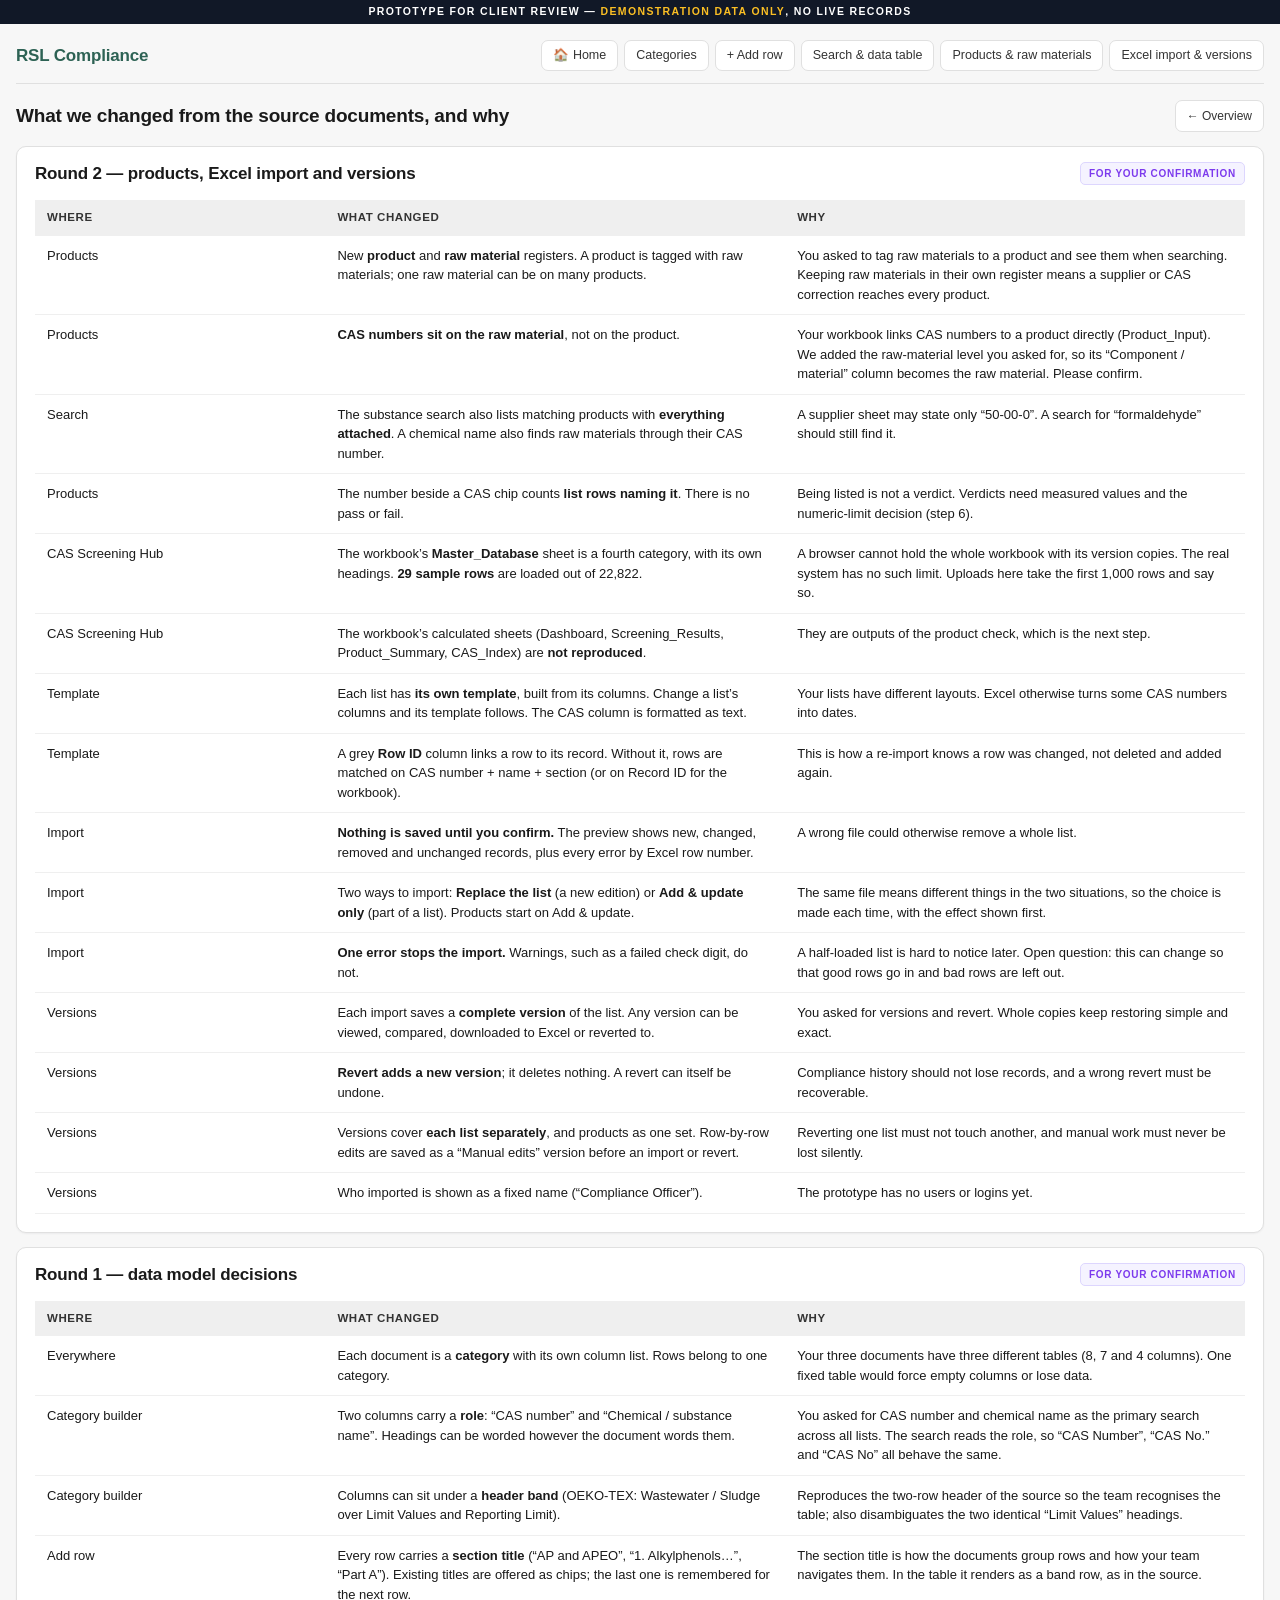
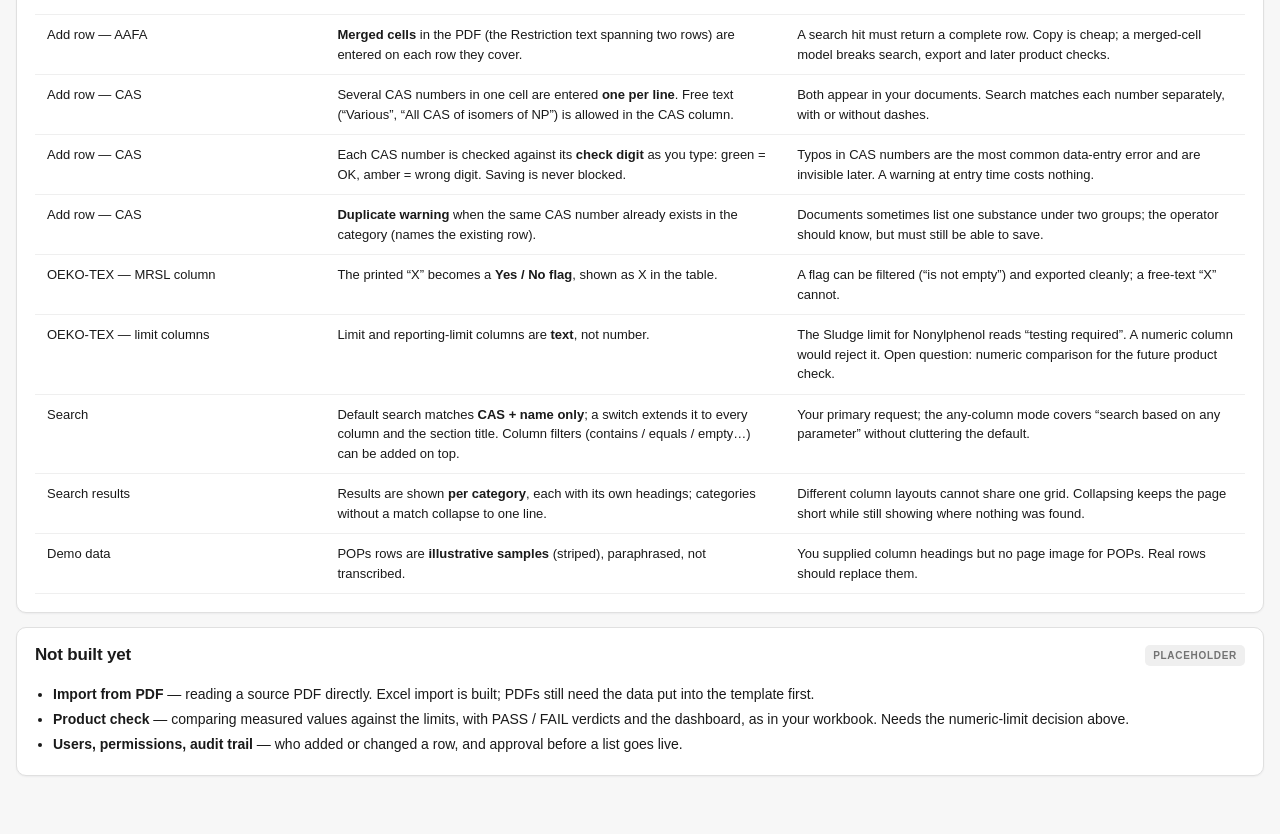
==== commit 12c6013b: "fixes" ====
--- a/prototype/change-notes.html
+++ b/prototype/change-notes.html
@@ -16,6 +16,32 @@
     <span class="spacer"></span>
     <a class="btn sm" href="index.html">&larr; Overview</a>
   </div>
+
+  <section class="card">
+    <div class="ch"><h2>Round 2 — products, Excel import and versions</h2><span class="tag draft">For your confirmation</span></div>
+    <div class="cb">
+      <table class="notes">
+        <thead><tr><th style="width:24%">Where</th><th style="width:38%">What changed</th><th>Why</th></tr></thead>
+        <tbody>
+          <tr><td>Products</td><td>New <b>product</b> and <b>raw material</b> registers. A product is tagged with raw materials; one raw material can be on many products.</td><td>You asked to tag raw materials to a product and see them when searching. Keeping raw materials in their own register means a supplier or CAS correction reaches every product.</td></tr>
+          <tr><td>Products</td><td><b>CAS numbers sit on the raw material</b>, not on the product.</td><td>Your workbook links CAS numbers to a product directly (Product_Input). We added the raw-material level you asked for, so its “Component / material” column becomes the raw material. Please confirm.</td></tr>
+          <tr><td>Search</td><td>The substance search also lists matching products with <b>everything attached</b>. A chemical name also finds raw materials through their CAS number.</td><td>A supplier sheet may state only “50-00-0”. A search for “formaldehyde” should still find it.</td></tr>
+          <tr><td>Products</td><td>The number beside a CAS chip counts <b>list rows naming it</b>. There is no pass or fail.</td><td>Being listed is not a verdict. Verdicts need measured values and the numeric-limit decision (step 6).</td></tr>
+          <tr><td>CAS Screening Hub</td><td>The workbook’s <b>Master_Database</b> sheet is a fourth category, with its own headings. <b>29 sample rows</b> are loaded out of 22,822.</td><td>A browser cannot hold the whole workbook with its version copies. The real system has no such limit. Uploads here take the first 1,000 rows and say so.</td></tr>
+          <tr><td>CAS Screening Hub</td><td>The workbook’s calculated sheets (Dashboard, Screening_Results, Product_Summary, CAS_Index) are <b>not reproduced</b>.</td><td>They are outputs of the product check, which is the next step.</td></tr>
+          <tr><td>Template</td><td>Each list has <b>its own template</b>, built from its columns. Change a list’s columns and its template follows. The CAS column is formatted as text.</td><td>Your lists have different layouts. Excel otherwise turns some CAS numbers into dates.</td></tr>
+          <tr><td>Template</td><td>A grey <b>Row ID</b> column links a row to its record. Without it, rows are matched on CAS number + name + section (or on Record ID for the workbook).</td><td>This is how a re-import knows a row was changed, not deleted and added again.</td></tr>
+          <tr><td>Import</td><td><b>Nothing is saved until you confirm.</b> The preview shows new, changed, removed and unchanged records, plus every error by Excel row number.</td><td>A wrong file could otherwise remove a whole list.</td></tr>
+          <tr><td>Import</td><td>Two ways to import: <b>Replace the list</b> (a new edition) or <b>Add &amp; update only</b> (part of a list). Products start on Add &amp; update.</td><td>The same file means different things in the two situations, so the choice is made each time, with the effect shown first.</td></tr>
+          <tr><td>Import</td><td><b>One error stops the import.</b> Warnings, such as a failed check digit, do not.</td><td>A half-loaded list is hard to notice later. Open question: this can change so that good rows go in and bad rows are left out.</td></tr>
+          <tr><td>Versions</td><td>Each import saves a <b>complete version</b> of the list. Any version can be viewed, compared, downloaded to Excel or reverted to.</td><td>You asked for versions and revert. Whole copies keep restoring simple and exact.</td></tr>
+          <tr><td>Versions</td><td><b>Revert adds a new version</b>; it deletes nothing. A revert can itself be undone.</td><td>Compliance history should not lose records, and a wrong revert must be recoverable.</td></tr>
+          <tr><td>Versions</td><td>Versions cover <b>each list separately</b>, and products as one set. Row-by-row edits are saved as a “Manual edits” version before an import or revert.</td><td>Reverting one list must not touch another, and manual work must never be lost silently.</td></tr>
+          <tr><td>Versions</td><td>Who imported is shown as a fixed name (“Compliance Officer”).</td><td>The prototype has no users or logins yet.</td></tr>
+        </tbody>
+      </table>
+    </div>
+  </section>
 
   <section class="card">
     <div class="ch"><h2>Round 1 — data model decisions</h2><span class="tag draft">For your confirmation</span></div>
@@ -42,13 +68,12 @@
   </section>
 
   <section class="card">
-    <div class="ch"><h2>Not in this round</h2><span class="tag">Placeholder</span></div>
+    <div class="ch"><h2>Not built yet</h2><span class="tag">Placeholder</span></div>
     <div class="cb">
       <ul style="margin:0;padding-left:18px;line-height:1.8">
-        <li><b>Import from PDF / Excel</b> — bulk loading a whole document. The category builder already accepts a pasted header row as a first step.</li>
-        <li><b>Product check</b> — comparing a lab test report against the limits. Needs the numeric-limit decision above.</li>
+        <li><b>Import from PDF</b> — reading a source PDF directly. Excel import is built; PDFs still need the data put into the template first.</li>
+        <li><b>Product check</b> — comparing measured values against the limits, with PASS / FAIL verdicts and the dashboard, as in your workbook. Needs the numeric-limit decision above.</li>
         <li><b>Users, permissions, audit trail</b> — who added or changed a row, and approval before a list goes live.</li>
-        <li><b>Versioning of lists</b> — keeping Release 25 and Release 26 side by side and diffing them.</li>
       </ul>
     </div>
   </section>
--- a/prototype/assets/css/rsl.css
+++ b/prototype/assets/css/rsl.css
@@ -79,6 +79,55 @@
 .kv.rsl-kv{border:none}
 .kv.rsl-kv > div:nth-child(even){white-space:pre-line}
 
+/* ---- Round 2: products + raw materials ---------------------------------- */
+.prod-block{background:var(--card);border:1px solid var(--line);border-radius:var(--radius);box-shadow:var(--shadow);padding:12px 14px;margin-bottom:12px}
+.pb-head{display:flex;align-items:center;gap:10px;flex-wrap:wrap;margin-bottom:8px}
+.pb-head .rowlink{font-weight:600;font-size:14px}
+.att-table td{vertical-align:top;font-size:12.5px}
+.att-table tr.hit td{background:var(--amber-bg)}
+.att-table mark,.mat-card mark,.ltable mark,.pb-head mark{background:#fde68a;color:var(--ink);padding:0 2px;border-radius:3px}
+.cas-link{display:inline-flex;align-items:center;margin:0 6px 4px 0;text-decoration:none}
+.cas-link .cas{margin:0}
+.hit-count{background:var(--amber);color:#fff;border-radius:9px;font-size:10.5px;font-weight:700;padding:0 6px;margin-left:3px}
+.mat-card{border:1px solid var(--line);border-radius:var(--radius-sm);padding:8px 11px;margin-bottom:6px;background:var(--field-bg)}
+.mat-card.row{display:flex;gap:10px;align-items:flex-start}
+.mat-card .grow{flex:1;min-width:0}
+.mat-card .h{display:flex;gap:8px;align-items:baseline;flex-wrap:wrap;margin-bottom:4px}
+.search-products{margin-bottom:14px}
+.search-products .prod-block{box-shadow:none;margin-bottom:8px}
+
+/* ---- Round 2: Excel import + versions ----------------------------------- */
+.dl-grid{display:grid;grid-template-columns:1fr 1fr;gap:12px}
+.dl-opt{border:1px solid var(--line);border-radius:var(--radius-sm);padding:12px 14px;background:var(--field-bg)}
+.dl-opt h4{font-size:13.5px;margin:0 0 4px}
+.dl-opt p{font-size:12.5px;color:var(--ink-2);margin:0 0 10px}
+.dropzone{display:flex;flex-direction:column;align-items:center;gap:4px;border:2px dashed var(--line);border-radius:var(--radius);padding:24px;text-align:center;cursor:pointer;background:var(--field-bg);font-size:13px}
+.dropzone:hover,.dropzone.over{border-color:var(--brand-mid);background:var(--brand-lt)}
+.dropzone input{position:absolute;opacity:0;width:1px;height:1px}
+.preview-head{display:flex;gap:12px;align-items:flex-end;flex-wrap:wrap;margin:14px 0 10px}
+.preview-head .spacer{flex:1}
+.mode-pick{display:grid;grid-template-columns:1fr 1fr;gap:10px}
+.mode-opt{display:flex;gap:9px;align-items:flex-start;border:1px solid var(--line);border-radius:var(--radius-sm);padding:9px 12px;cursor:pointer;font-size:13px}
+.mode-opt:has(input:checked){border-color:var(--brand);background:var(--brand-lt)}
+.mode-opt input{margin-top:3px}
+.mode-opt .hint{display:block}
+.issue-list{max-height:240px;overflow:auto;border:1px solid var(--line);border-radius:var(--radius-sm)}
+.issue{display:grid;grid-template-columns:76px 64px 1fr;gap:8px;align-items:baseline;padding:6px 10px;border-bottom:1px solid var(--line-2);font-size:12.5px}
+.issue:last-child{border-bottom:none}
+.issue .at{color:var(--muted)}
+.chg-list{max-height:340px;overflow:auto;border:1px solid var(--line);border-radius:var(--radius-sm)}
+.chg{padding:6px 10px;border-bottom:1px solid var(--line-2);font-size:12.5px}
+.chg:last-child{border-bottom:none}
+.chg .h{display:flex;gap:8px;align-items:baseline;flex-wrap:wrap}
+.chg .mk{font-size:10.5px;font-weight:700;border-radius:4px;padding:0 6px;border:1px solid}
+.chg.add .mk{color:var(--green);background:var(--green-bg);border-color:var(--green-line)}
+.chg.upd .mk{color:var(--amber);background:var(--amber-bg);border-color:var(--amber-line)}
+.chg.del .mk{color:var(--red);background:var(--red-bg);border-color:var(--red-line)}
+.chg .fields{margin:3px 0 0 4px;white-space:pre-line;line-height:1.5}
+.chg s{color:var(--muted)}
+.dlt{font-weight:700;font-size:12px}
+.dlt.add{color:var(--green)}.dlt.upd{color:var(--amber)}.dlt.del{color:var(--red)}
+
 /* ---- Toast -------------------------------------------------------------- */
 .rsl-toast{position:fixed;left:50%;bottom:70px;transform:translate(-50%,20px);background:var(--ink);color:#fff;padding:9px 16px;border-radius:20px;font-size:13px;opacity:0;pointer-events:none;transition:all .25s;z-index:200;box-shadow:var(--shadow-lg)}
 .rsl-toast.show{opacity:1;transform:translate(-50%,0)}
@@ -93,4 +142,5 @@
 @media (max-width:900px){
   .frow{grid-template-columns:1fr 1fr}
   .cat-picker .field{min-width:100%}
+  .dl-grid,.mode-pick{grid-template-columns:1fr}
 }
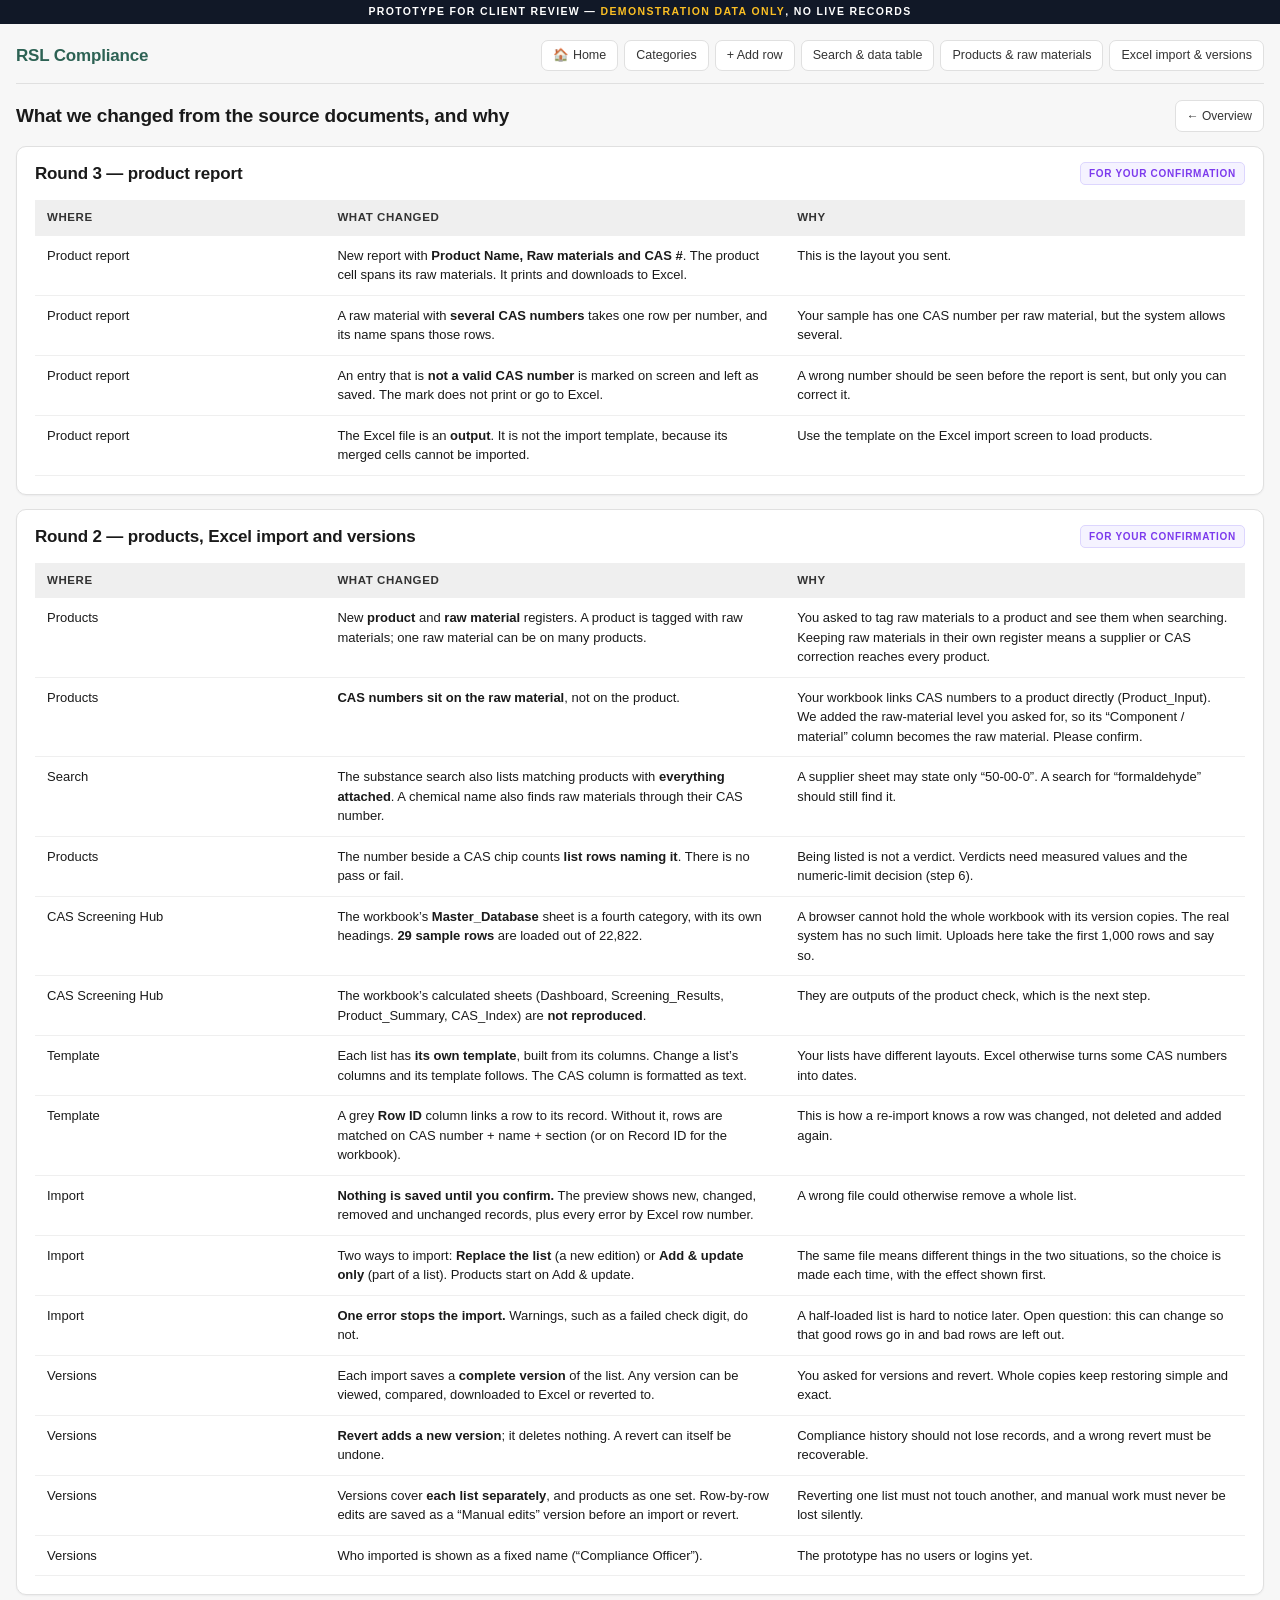
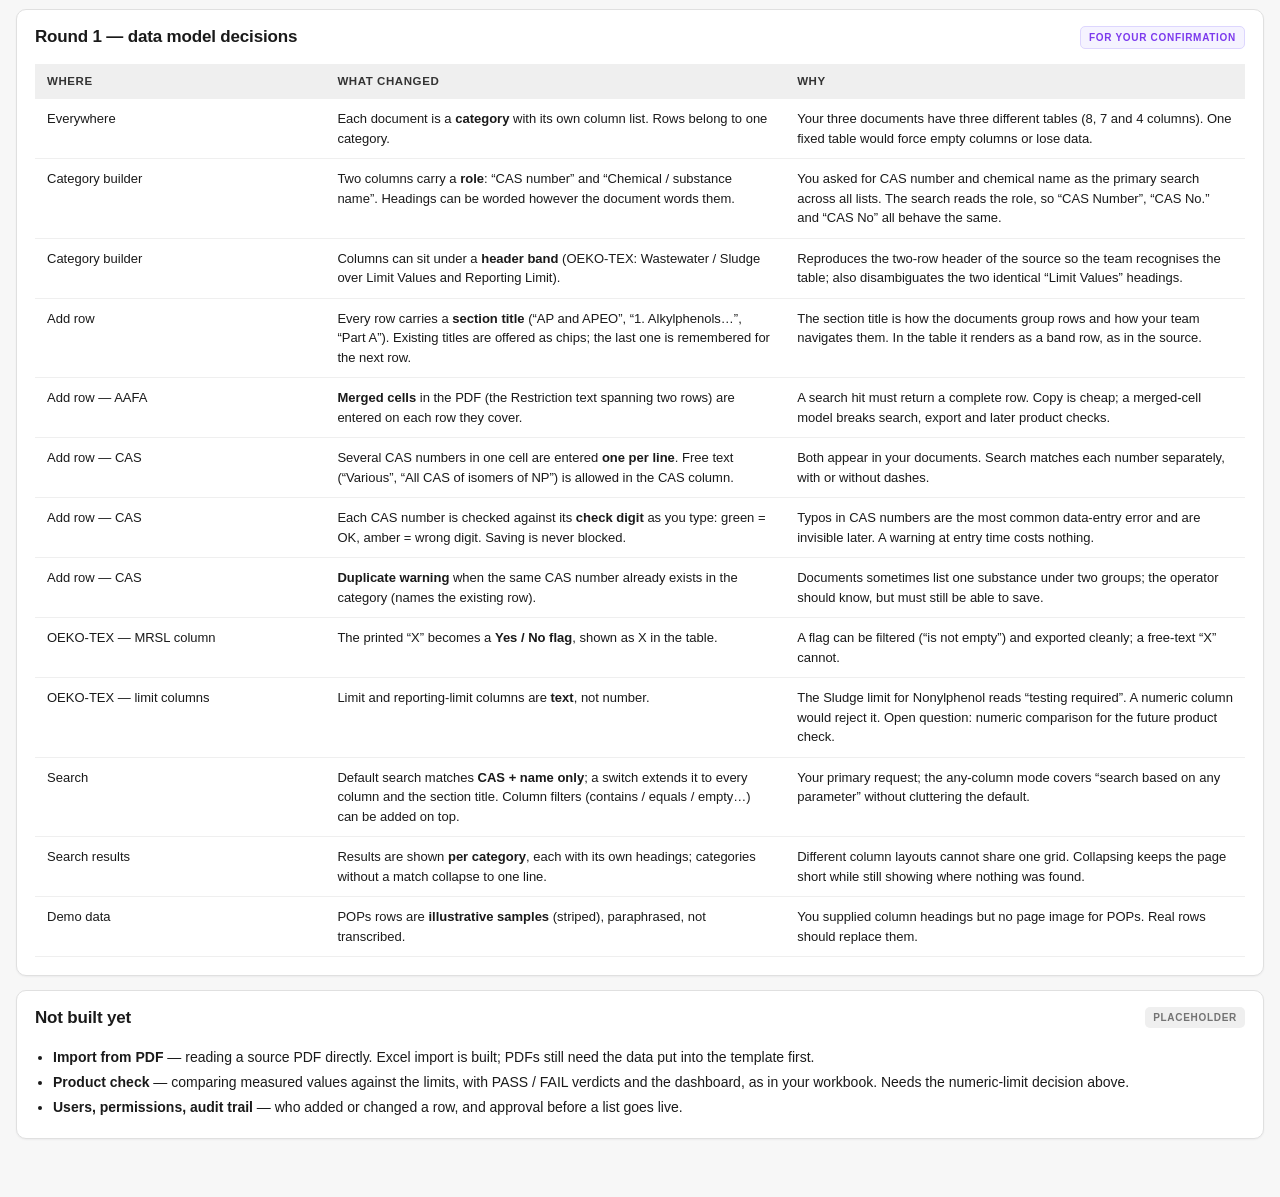
==== commit 015b180f: "fixes" ====
--- a/prototype/change-notes.html
+++ b/prototype/change-notes.html
@@ -16,6 +16,21 @@
     <span class="spacer"></span>
     <a class="btn sm" href="index.html">&larr; Overview</a>
   </div>
+
+  <section class="card">
+    <div class="ch"><h2>Round 3 — product report</h2><span class="tag draft">For your confirmation</span></div>
+    <div class="cb">
+      <table class="notes">
+        <thead><tr><th style="width:24%">Where</th><th style="width:38%">What changed</th><th>Why</th></tr></thead>
+        <tbody>
+          <tr><td>Product report</td><td>New report with <b>Product Name, Raw materials and CAS #</b>. The product cell spans its raw materials. It prints and downloads to Excel.</td><td>This is the layout you sent.</td></tr>
+          <tr><td>Product report</td><td>A raw material with <b>several CAS numbers</b> takes one row per number, and its name spans those rows.</td><td>Your sample has one CAS number per raw material, but the system allows several.</td></tr>
+          <tr><td>Product report</td><td>An entry that is <b>not a valid CAS number</b> is marked on screen and left as saved. The mark does not print or go to Excel.</td><td>A wrong number should be seen before the report is sent, but only you can correct it.</td></tr>
+          <tr><td>Product report</td><td>The Excel file is an <b>output</b>. It is not the import template, because its merged cells cannot be imported.</td><td>Use the template on the Excel import screen to load products.</td></tr>
+        </tbody>
+      </table>
+    </div>
+  </section>
 
   <section class="card">
     <div class="ch"><h2>Round 2 — products, Excel import and versions</h2><span class="tag draft">For your confirmation</span></div>
--- a/prototype/assets/css/rsl.css
+++ b/prototype/assets/css/rsl.css
@@ -144,3 +144,21 @@
   .cat-picker .field{min-width:100%}
   .dl-grid,.mode-pick{grid-template-columns:1fr}
 }
+
+/* ---- Product report (round 3): the client's layout ------------------------ */
+.rep-table{width:100%;border-collapse:collapse;background:#fff;font-size:13.5px;color:#000}
+.rep-table th,.rep-table td{border:1px solid #000;padding:6px 10px;text-align:left;vertical-align:middle}
+.rep-table th{font-weight:700}
+.rep-table th:first-child{width:32%}
+.rep-table th:last-child{width:20%}
+.rep-table td.rp{font-weight:700;text-align:center}
+.rep-table td.none{color:var(--muted)}
+.rep-table td.flag{background:var(--amber-bg);color:#92400e}
+.rep-title h2{margin:0;font-size:14pt}
+.rep-title p{margin:2px 0 10px;font-size:9.5pt;color:#444}
+@media print{
+  .topnav,.rsl-toast{display:none!important}
+  .rep-table{font-size:10.5pt;width:99.7%}
+  .rep-table tbody{break-inside:avoid}
+  .rep-table td.flag{background:none!important;color:#000}
+}
